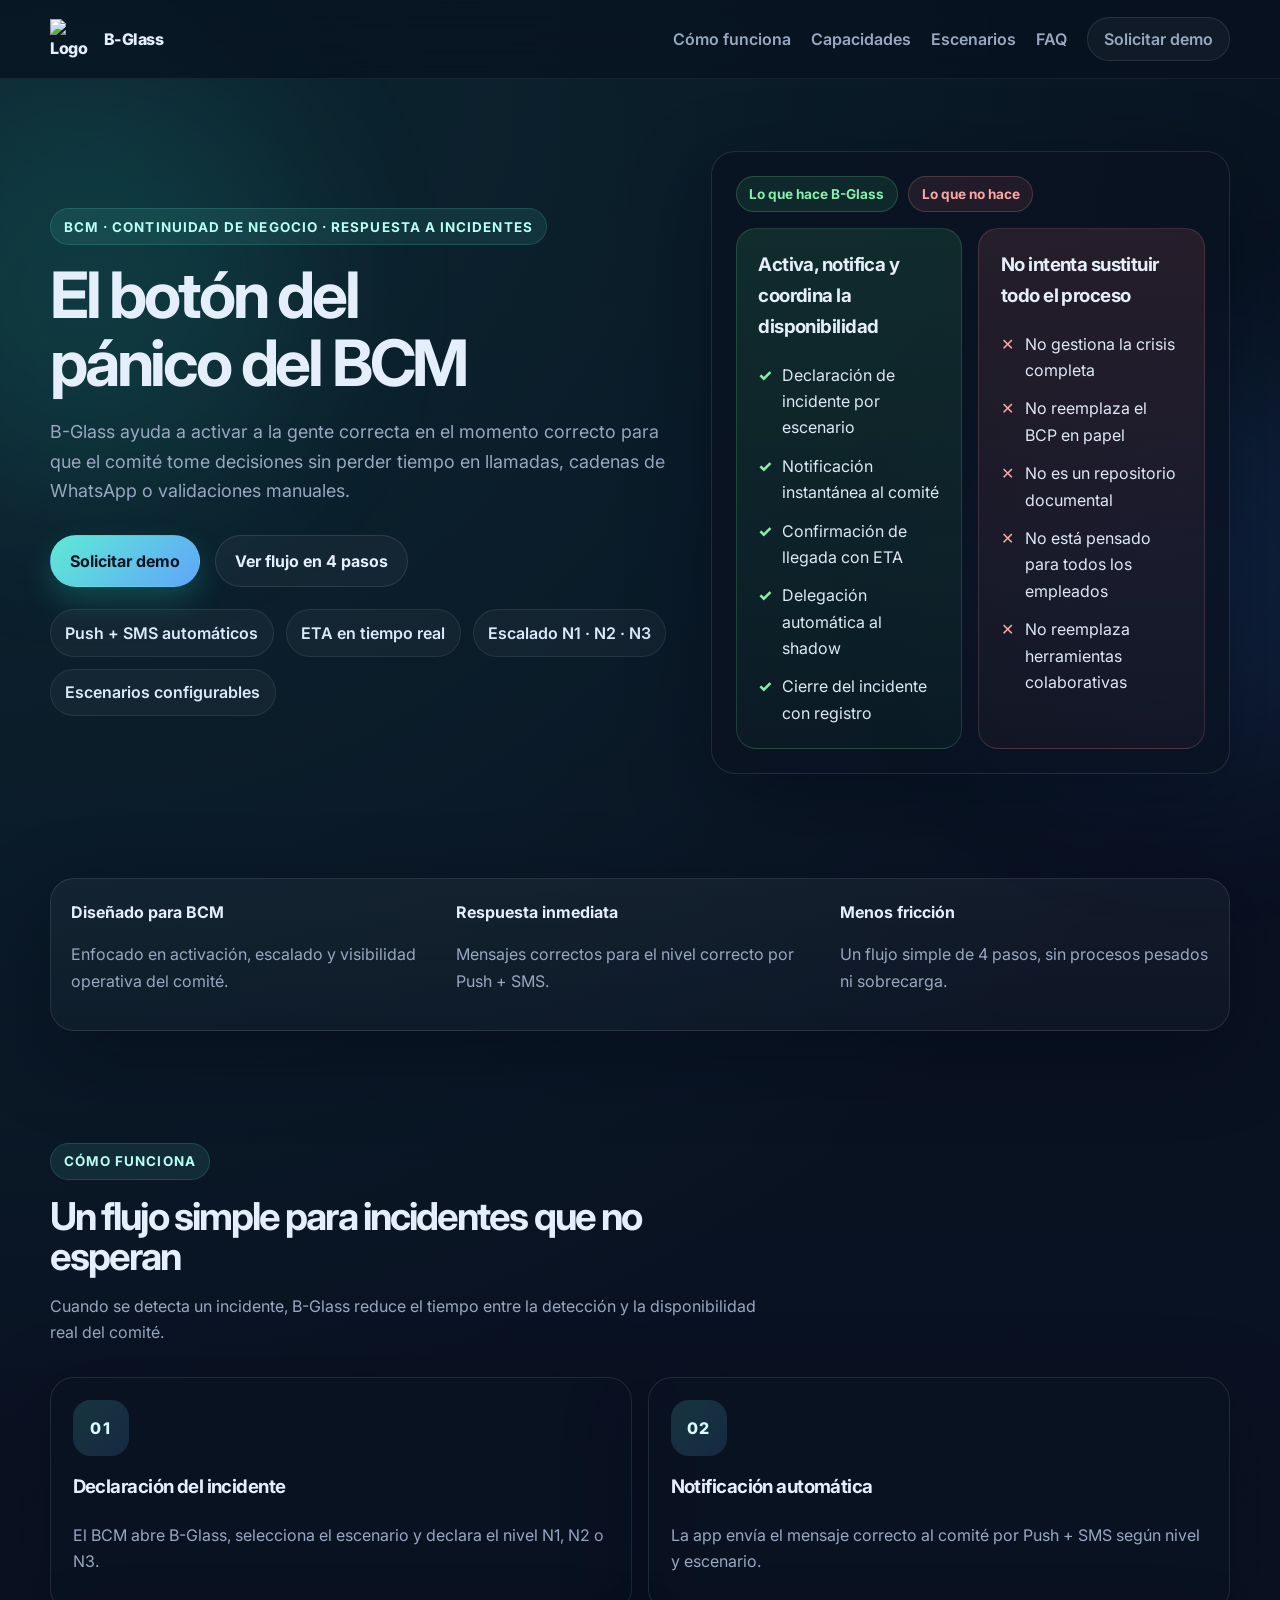
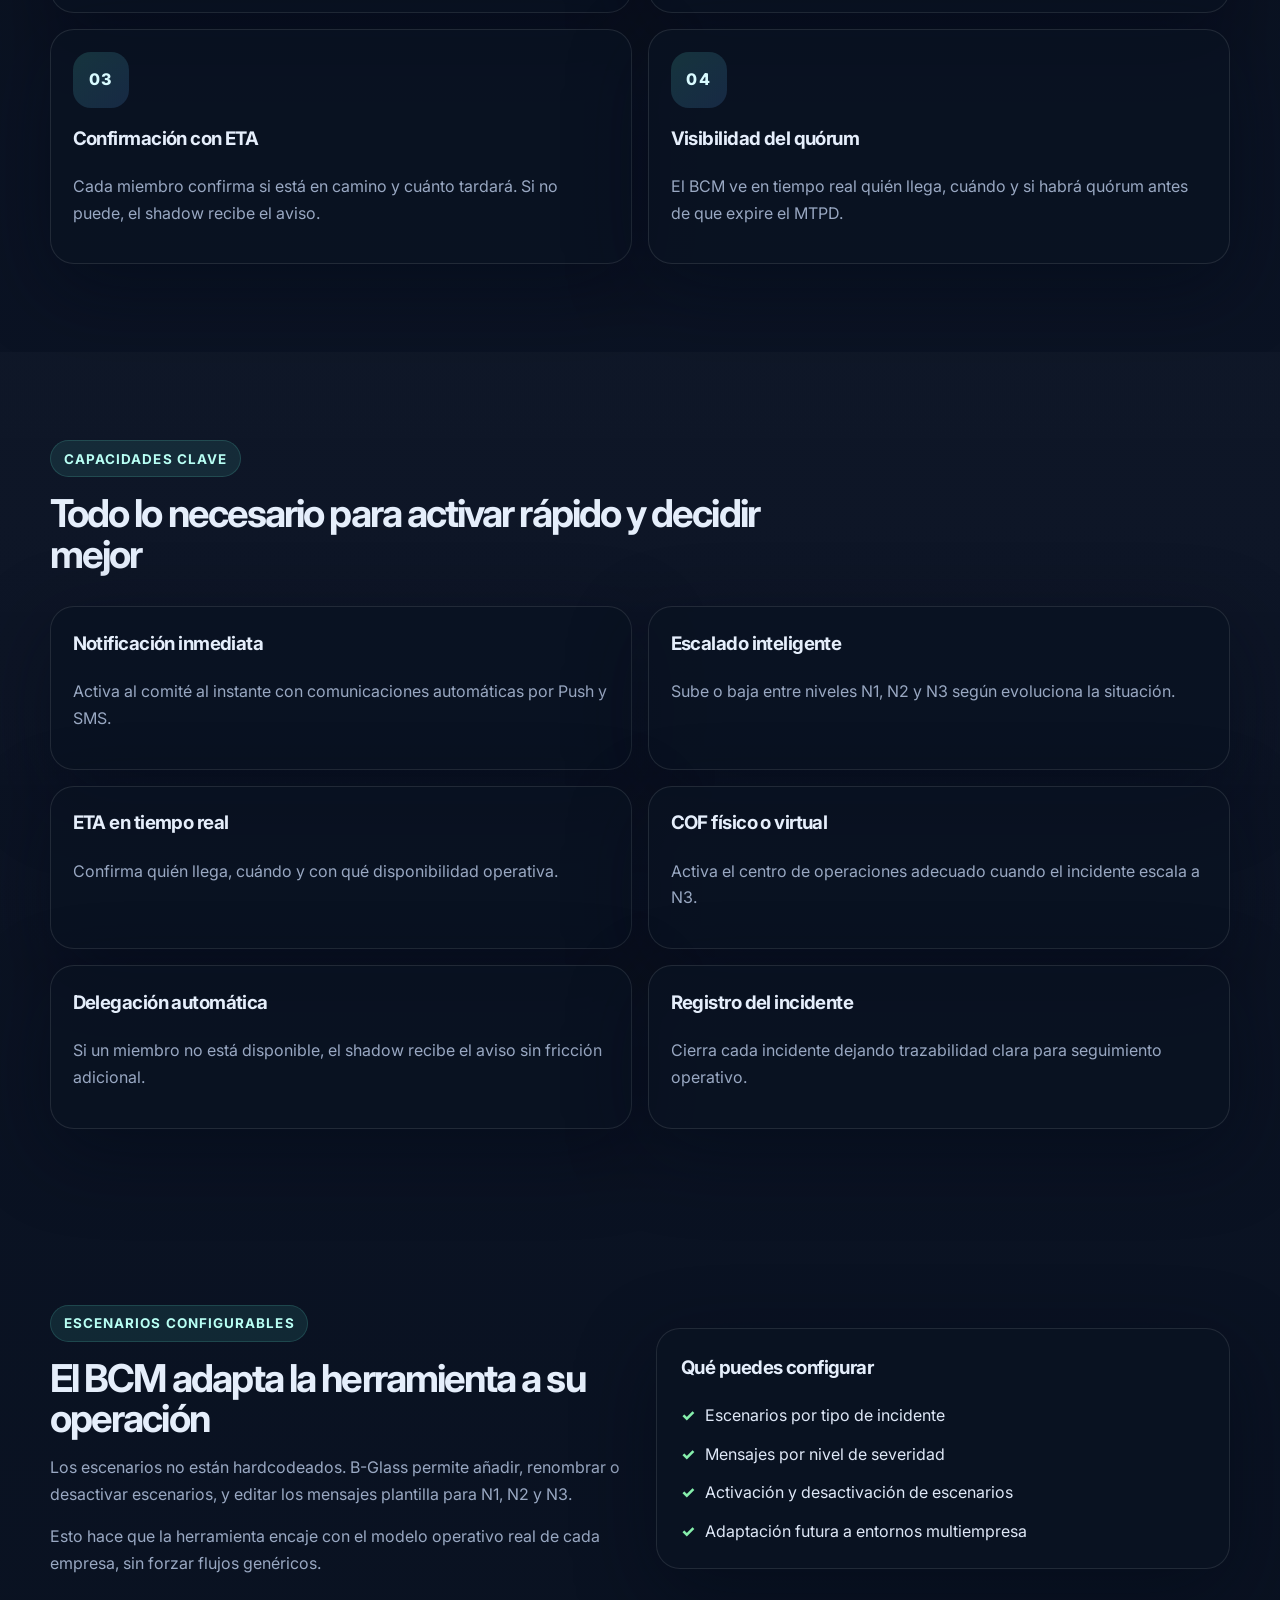
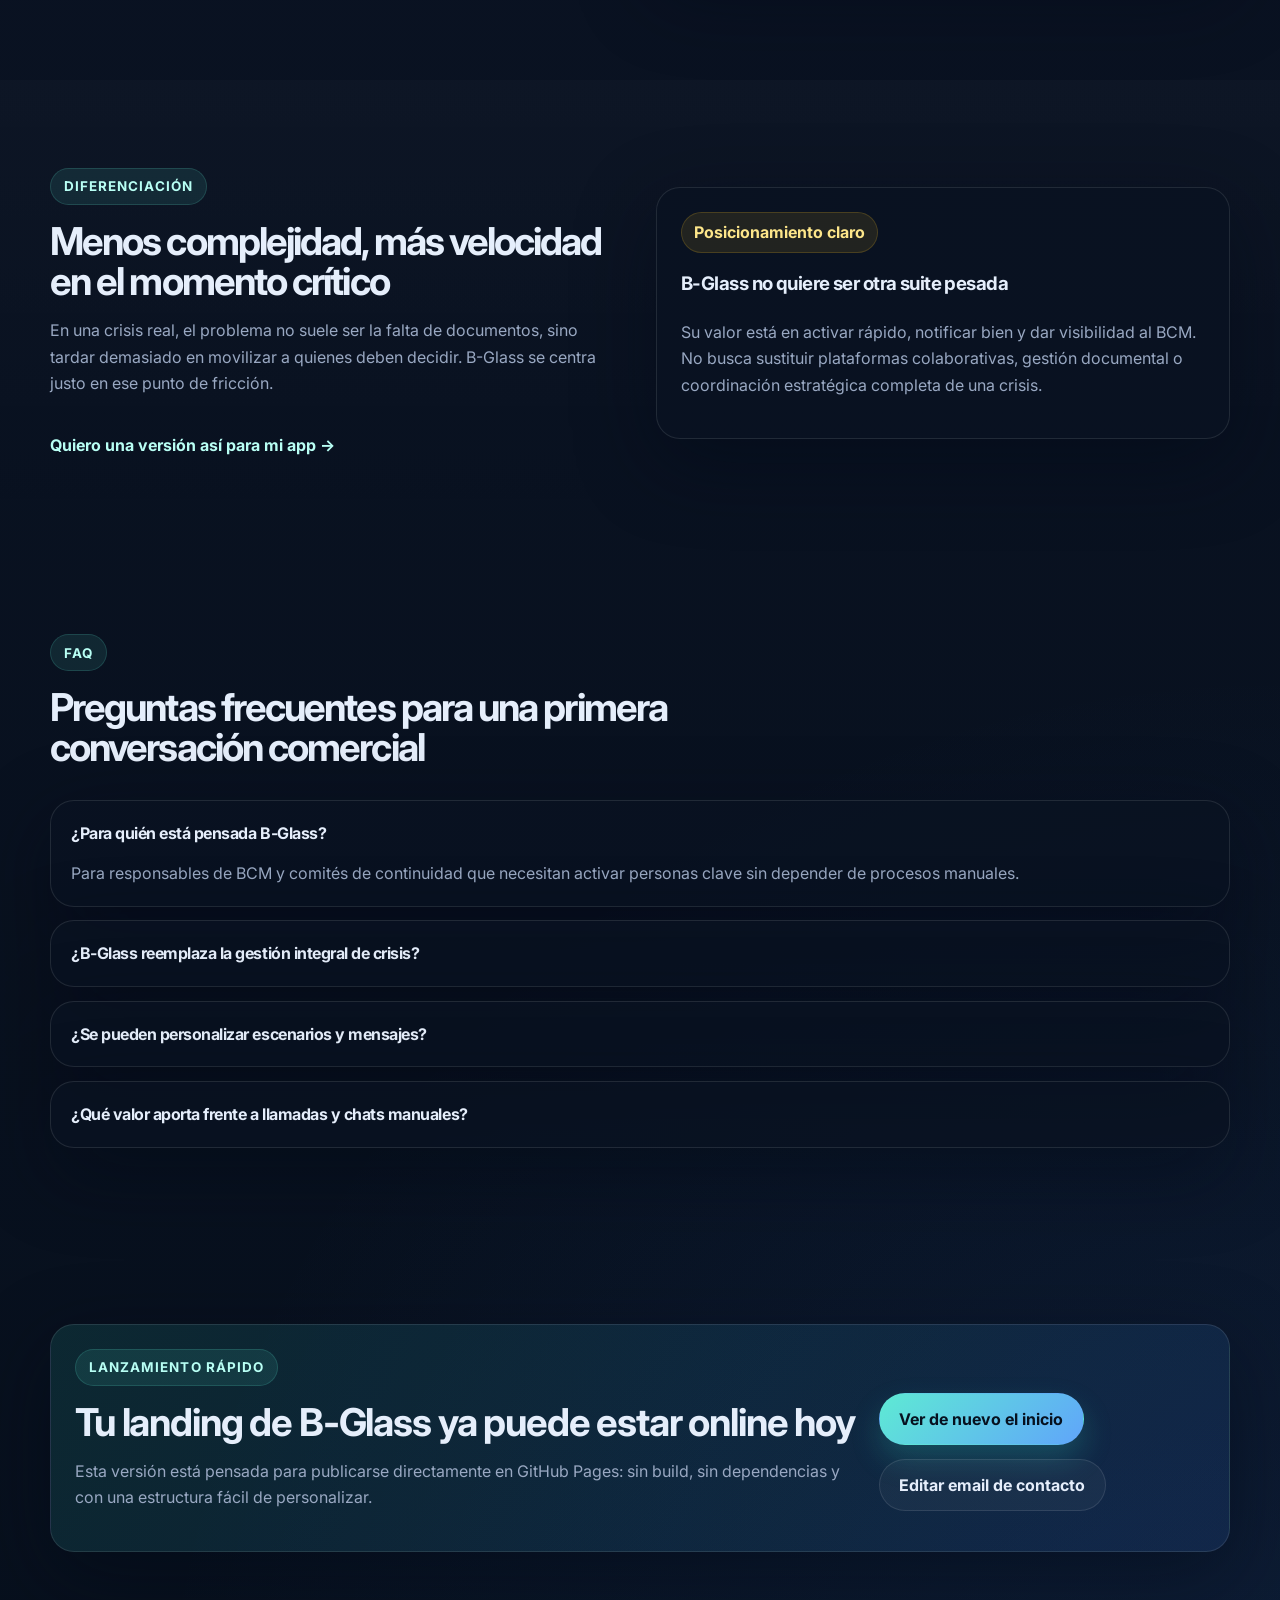
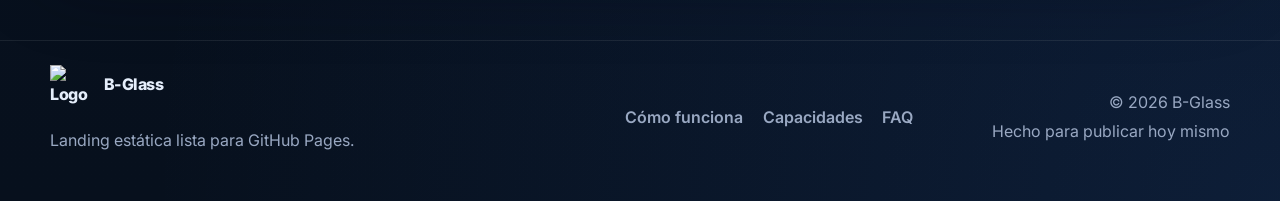
==== index.html @ e38aac65 "Add files via upload" ====
<!DOCTYPE html>
<html lang="es">
  <head>
    <meta charset="UTF-8" />
    <meta name="viewport" content="width=device-width, initial-scale=1.0" />
    <title>B-Glass | El botón del pánico del BCM</title>
    <meta
      name="description"
      content="B-Glass activa al comité correcto al instante con Push + SMS, ETA en tiempo real y escenarios configurables por el BCM."
    />
    <meta name="theme-color" content="#0f172a" />
    <meta property="og:title" content="B-Glass | El botón del pánico del BCM" />
    <meta
      property="og:description"
      content="La gente correcta, notificada a tiempo, para tomar decisiones."
    />
    <meta property="og:type" content="website" />
    <meta property="og:image" content="assets/og-card.svg" />
    <meta property="og:locale" content="es_ES" />
    <link rel="icon" type="image/svg+xml" href="assets/favicon.svg" />
    <link rel="manifest" href="site.webmanifest" />
    <link rel="preconnect" href="https://fonts.googleapis.com" />
    <link rel="preconnect" href="https://fonts.gstatic.com" crossorigin />
    <link
      href="https://fonts.googleapis.com/css2?family=Inter:wght@400;500;600;700;800&display=swap"
      rel="stylesheet"
    />
    <link rel="stylesheet" href="styles.css" />
  </head>
  <body>
    <div class="bg-orb orb-1"></div>
    <div class="bg-orb orb-2"></div>

    <header class="site-header">
      <div class="container nav-wrap">
        <a class="brand" href="#inicio" aria-label="Ir al inicio">
          <img src="assets/logo-bglass.svg" alt="Logo de B-Glass" />
          <span>B-Glass</span>
        </a>

        <button class="nav-toggle" aria-expanded="false" aria-label="Abrir menú">
          <span></span>
          <span></span>
          <span></span>
        </button>

        <nav class="site-nav">
          <a href="#como-funciona">Cómo funciona</a>
          <a href="#capacidades">Capacidades</a>
          <a href="#escenarios">Escenarios</a>
          <a href="#faq">FAQ</a>
          <a class="btn btn-sm btn-outline" href="#demo">Solicitar demo</a>
        </nav>
      </div>
    </header>

    <main>
      <section class="hero section" id="inicio">
        <div class="container hero-grid">
          <div class="hero-copy">
            <span class="eyebrow">BCM · continuidad de negocio · respuesta a incidentes</span>
            <h1>El botón del pánico del BCM</h1>
            <p class="hero-text">
              B-Glass ayuda a activar a la gente correcta en el momento correcto para que el comité tome decisiones sin perder tiempo en llamadas, cadenas de WhatsApp o validaciones manuales.
            </p>

            <div class="hero-actions">
              <a class="btn btn-primary" href="#demo">Solicitar demo</a>
              <a class="btn btn-secondary" href="#como-funciona">Ver flujo en 4 pasos</a>
            </div>

            <ul class="hero-bullets" aria-label="Beneficios clave">
              <li>Push + SMS automáticos</li>
              <li>ETA en tiempo real</li>
              <li>Escalado N1 · N2 · N3</li>
              <li>Escenarios configurables</li>
            </ul>
          </div>

          <div class="hero-card surface">
            <div class="surface-header">
              <span class="pill pill-green">Lo que hace B-Glass</span>
              <span class="pill pill-red">Lo que no hace</span>
            </div>

            <div class="comparison-grid">
              <article class="comparison comparison-positive">
                <h3>Activa, notifica y coordina la disponibilidad</h3>
                <ul>
                  <li>Declaración de incidente por escenario</li>
                  <li>Notificación instantánea al comité</li>
                  <li>Confirmación de llegada con ETA</li>
                  <li>Delegación automática al shadow</li>
                  <li>Cierre del incidente con registro</li>
                </ul>
              </article>

              <article class="comparison comparison-negative">
                <h3>No intenta sustituir todo el proceso</h3>
                <ul>
                  <li>No gestiona la crisis completa</li>
                  <li>No reemplaza el BCP en papel</li>
                  <li>No es un repositorio documental</li>
                  <li>No está pensado para todos los empleados</li>
                  <li>No reemplaza herramientas colaborativas</li>
                </ul>
              </article>
            </div>
          </div>
        </div>
      </section>

      <section class="section section-compact" id="proof">
        <div class="container">
          <div class="trust-row surface soft">
            <div>
              <strong>Diseñado para BCM</strong>
              <p>Enfocado en activación, escalado y visibilidad operativa del comité.</p>
            </div>
            <div>
              <strong>Respuesta inmediata</strong>
              <p>Mensajes correctos para el nivel correcto por Push + SMS.</p>
            </div>
            <div>
              <strong>Menos fricción</strong>
              <p>Un flujo simple de 4 pasos, sin procesos pesados ni sobrecarga.</p>
            </div>
          </div>
        </div>
      </section>

      <section class="section" id="como-funciona">
        <div class="container">
          <div class="section-head">
            <span class="eyebrow">Cómo funciona</span>
            <h2>Un flujo simple para incidentes que no esperan</h2>
            <p>
              Cuando se detecta un incidente, B-Glass reduce el tiempo entre la detección y la disponibilidad real del comité.
            </p>
          </div>

          <div class="steps-grid">
            <article class="step-card surface">
              <span class="step-number">01</span>
              <h3>Declaración del incidente</h3>
              <p>El BCM abre B-Glass, selecciona el escenario y declara el nivel N1, N2 o N3.</p>
            </article>

            <article class="step-card surface">
              <span class="step-number">02</span>
              <h3>Notificación automática</h3>
              <p>La app envía el mensaje correcto al comité por Push + SMS según nivel y escenario.</p>
            </article>

            <article class="step-card surface">
              <span class="step-number">03</span>
              <h3>Confirmación con ETA</h3>
              <p>Cada miembro confirma si está en camino y cuánto tardará. Si no puede, el shadow recibe el aviso.</p>
            </article>

            <article class="step-card surface">
              <span class="step-number">04</span>
              <h3>Visibilidad del quórum</h3>
              <p>El BCM ve en tiempo real quién llega, cuándo y si habrá quórum antes de que expire el MTPD.</p>
            </article>
          </div>
        </div>
      </section>

      <section class="section alt-bg" id="capacidades">
        <div class="container">
          <div class="section-head">
            <span class="eyebrow">Capacidades clave</span>
            <h2>Todo lo necesario para activar rápido y decidir mejor</h2>
          </div>

          <div class="features-grid">
            <article class="feature-card surface">
              <h3>Notificación inmediata</h3>
              <p>Activa al comité al instante con comunicaciones automáticas por Push y SMS.</p>
            </article>
            <article class="feature-card surface">
              <h3>Escalado inteligente</h3>
              <p>Sube o baja entre niveles N1, N2 y N3 según evoluciona la situación.</p>
            </article>
            <article class="feature-card surface">
              <h3>ETA en tiempo real</h3>
              <p>Confirma quién llega, cuándo y con qué disponibilidad operativa.</p>
            </article>
            <article class="feature-card surface">
              <h3>COF físico o virtual</h3>
              <p>Activa el centro de operaciones adecuado cuando el incidente escala a N3.</p>
            </article>
            <article class="feature-card surface">
              <h3>Delegación automática</h3>
              <p>Si un miembro no está disponible, el shadow recibe el aviso sin fricción adicional.</p>
            </article>
            <article class="feature-card surface">
              <h3>Registro del incidente</h3>
              <p>Cierra cada incidente dejando trazabilidad clara para seguimiento operativo.</p>
            </article>
          </div>
        </div>
      </section>

      <section class="section" id="escenarios">
        <div class="container split-grid">
          <div>
            <span class="eyebrow">Escenarios configurables</span>
            <h2>El BCM adapta la herramienta a su operación</h2>
            <p>
              Los escenarios no están hardcodeados. B-Glass permite añadir, renombrar o desactivar escenarios, y editar los mensajes plantilla para N1, N2 y N3.
            </p>
            <p>
              Esto hace que la herramienta encaje con el modelo operativo real de cada empresa, sin forzar flujos genéricos.
            </p>
          </div>

          <div class="surface checklist-card">
            <h3>Qué puedes configurar</h3>
            <ul class="checklist">
              <li>Escenarios por tipo de incidente</li>
              <li>Mensajes por nivel de severidad</li>
              <li>Activación y desactivación de escenarios</li>
              <li>Adaptación futura a entornos multiempresa</li>
            </ul>
          </div>
        </div>
      </section>

      <section class="section alt-bg" id="diferenciacion">
        <div class="container split-grid reverse">
          <div class="surface statement-card">
            <div class="statement-head">Posicionamiento claro</div>
            <h3>B-Glass no quiere ser otra suite pesada</h3>
            <p>
              Su valor está en activar rápido, notificar bien y dar visibilidad al BCM. No busca sustituir plataformas colaborativas, gestión documental o coordinación estratégica completa de una crisis.
            </p>
          </div>

          <div>
            <span class="eyebrow">Diferenciación</span>
            <h2>Menos complejidad, más velocidad en el momento crítico</h2>
            <p>
              En una crisis real, el problema no suele ser la falta de documentos, sino tardar demasiado en movilizar a quienes deben decidir. B-Glass se centra justo en ese punto de fricción.
            </p>
            <a class="text-link" href="#demo">Quiero una versión así para mi app →</a>
          </div>
        </div>
      </section>

      <section class="section" id="faq">
        <div class="container">
          <div class="section-head">
            <span class="eyebrow">FAQ</span>
            <h2>Preguntas frecuentes para una primera conversación comercial</h2>
          </div>

          <div class="faq-list">
            <details class="surface" open>
              <summary>¿Para quién está pensada B-Glass?</summary>
              <p>Para responsables de BCM y comités de continuidad que necesitan activar personas clave sin depender de procesos manuales.</p>
            </details>
            <details class="surface">
              <summary>¿B-Glass reemplaza la gestión integral de crisis?</summary>
              <p>No. Su foco es la activación, notificación, confirmación de disponibilidad y visibilidad del quórum.</p>
            </details>
            <details class="surface">
              <summary>¿Se pueden personalizar escenarios y mensajes?</summary>
              <p>Sí. El BCM puede editar escenarios y asociar mensajes plantilla según el nivel del incidente.</p>
            </details>
            <details class="surface">
              <summary>¿Qué valor aporta frente a llamadas y chats manuales?</summary>
              <p>Reduce tiempos de respuesta, automatiza avisos y evita perder visibilidad sobre quién llegará y cuándo.</p>
            </details>
          </div>
        </div>
      </section>

      <section class="section" id="demo">
        <div class="container">
          <div class="cta-panel surface">
            <div>
              <span class="eyebrow">Lanzamiento rápido</span>
              <h2>Tu landing de B-Glass ya puede estar online hoy</h2>
              <p>
                Esta versión está pensada para publicarse directamente en GitHub Pages: sin build, sin dependencias y con una estructura fácil de personalizar.
              </p>
            </div>
            <div class="cta-actions">
              <a class="btn btn-primary" href="#inicio">Ver de nuevo el inicio</a>
              <a class="btn btn-secondary" href="mailto:tu-email@empresa.com?subject=Demo%20B-Glass">Editar email de contacto</a>
            </div>
          </div>
        </div>
      </section>
    </main>

    <footer class="site-footer">
      <div class="container footer-wrap">
        <div>
          <a class="brand footer-brand" href="#inicio">
            <img src="assets/logo-bglass.svg" alt="Logo de B-Glass" />
            <span>B-Glass</span>
          </a>
          <p class="footer-copy">
            Landing estática lista para GitHub Pages.
          </p>
        </div>

        <div class="footer-links">
          <a href="#como-funciona">Cómo funciona</a>
          <a href="#capacidades">Capacidades</a>
          <a href="#faq">FAQ</a>
        </div>

        <div class="footer-meta">
          <span id="year"></span>
          <span>Hecho para publicar hoy mismo</span>
        </div>
      </div>
    </footer>

    <script src="script.js"></script>
  </body>
</html>
---- styles.css ----
:root {
  --bg: #07111f;
  --bg-soft: #0b1628;
  --surface: rgba(10, 19, 34, 0.78);
  --surface-strong: rgba(9, 17, 30, 0.95);
  --surface-soft: rgba(255, 255, 255, 0.04);
  --border: rgba(255, 255, 255, 0.1);
  --text: #e5eefb;
  --muted: #99a8c2;
  --primary: #5eead4;
  --primary-strong: #2dd4bf;
  --green-soft: rgba(74, 222, 128, 0.1);
  --red-soft: rgba(248, 113, 113, 0.1);
  --red: #f87171;
  --yellow: #fbbf24;
  --shadow: 0 24px 80px rgba(2, 8, 23, 0.45);
  --radius: 24px;
  --radius-sm: 16px;
  --max: 1180px;
}

* {
  box-sizing: border-box;
}

html {
  scroll-behavior: smooth;
}

body {
  margin: 0;
  font-family: "Inter", system-ui, -apple-system, BlinkMacSystemFont, "Segoe UI", sans-serif;
  background:
    radial-gradient(circle at top left, rgba(45, 212, 191, 0.12), transparent 28%),
    radial-gradient(circle at bottom right, rgba(59, 130, 246, 0.12), transparent 22%),
    linear-gradient(180deg, #08111f 0%, #0b1324 44%, #07101d 100%);
  color: var(--text);
  line-height: 1.65;
}

a {
  color: inherit;
  text-decoration: none;
}

img {
  display: block;
  max-width: 100%;
}

.container {
  width: min(calc(100% - 2rem), var(--max));
  margin: 0 auto;
}

.section {
  padding: 5.5rem 0;
  position: relative;
  z-index: 1;
}

.section-compact {
  padding-top: 1rem;
  padding-bottom: 1.5rem;
}

.alt-bg {
  background: linear-gradient(180deg, rgba(255, 255, 255, 0.02), rgba(255, 255, 255, 0));
}

.site-header {
  position: sticky;
  top: 0;
  z-index: 30;
  backdrop-filter: blur(18px);
  background: rgba(7, 17, 31, 0.72);
  border-bottom: 1px solid rgba(255, 255, 255, 0.06);
}

.nav-wrap {
  min-height: 78px;
  display: flex;
  align-items: center;
  justify-content: space-between;
  gap: 1rem;
}

.brand {
  display: inline-flex;
  align-items: center;
  gap: 0.85rem;
  font-weight: 800;
  letter-spacing: -0.03em;
}

.brand img {
  width: 40px;
  height: 40px;
}

.site-nav {
  display: flex;
  align-items: center;
  gap: 1.25rem;
}

.site-nav a {
  color: var(--muted);
  font-weight: 600;
  transition: color 0.2s ease;
}

.site-nav a:hover,
.site-nav a:focus-visible {
  color: var(--text);
}

.nav-toggle {
  display: none;
  width: 48px;
  height: 48px;
  padding: 0;
  border: 1px solid var(--border);
  border-radius: 14px;
  background: rgba(255, 255, 255, 0.04);
  cursor: pointer;
}

.nav-toggle span {
  display: block;
  width: 20px;
  height: 2px;
  border-radius: 999px;
  background: var(--text);
  margin: 4px auto;
}

.hero {
  padding-top: 4.5rem;
}

.hero-grid {
  display: grid;
  grid-template-columns: 1.15fr 0.95fr;
  gap: 2rem;
  align-items: center;
}

.eyebrow {
  display: inline-flex;
  align-items: center;
  gap: 0.4rem;
  margin-bottom: 1rem;
  padding: 0.4rem 0.8rem;
  background: rgba(94, 234, 212, 0.1);
  border: 1px solid rgba(94, 234, 212, 0.16);
  border-radius: 999px;
  color: #b8fff4;
  font-size: 0.84rem;
  font-weight: 700;
  text-transform: uppercase;
  letter-spacing: 0.08em;
}

.hero h1,
.section-head h2,
.split-grid h2,
.cta-panel h2 {
  margin: 0;
  line-height: 1.05;
  letter-spacing: -0.05em;
}

.hero h1 {
  font-size: clamp(3rem, 5vw, 5.5rem);
  max-width: 11ch;
}

.hero-text,
.section-head p,
.split-grid p,
.cta-panel p,
.feature-card p,
.step-card p,
.comparison p,
.faq-list p,
.trust-row p,
.statement-card p {
  color: var(--muted);
}

.hero-text {
  margin: 1.35rem 0 0;
  font-size: 1.12rem;
  max-width: 60ch;
}

.hero-actions,
.cta-actions {
  display: flex;
  flex-wrap: wrap;
  gap: 0.9rem;
  margin-top: 1.8rem;
}

.btn {
  display: inline-flex;
  align-items: center;
  justify-content: center;
  min-height: 52px;
  padding: 0 1.2rem;
  border-radius: 999px;
  border: 1px solid transparent;
  font-weight: 700;
  transition: transform 0.2s ease, box-shadow 0.2s ease, border-color 0.2s ease, background 0.2s ease;
}

.btn:hover,
.btn:focus-visible {
  transform: translateY(-2px);
}

.btn-primary {
  background: linear-gradient(135deg, var(--primary) 0%, #60a5fa 100%);
  color: #06111f;
  box-shadow: 0 14px 30px rgba(45, 212, 191, 0.22);
}

.btn-secondary,
.btn-outline {
  background: rgba(255, 255, 255, 0.04);
  border-color: var(--border);
  color: var(--text);
}

.btn-sm {
  min-height: 44px;
  padding-inline: 1rem;
}

.hero-bullets,
.checklist,
.comparison ul,
.footer-links,
.faq-list,
.features-grid,
.steps-grid {
  list-style: none;
  padding: 0;
  margin: 0;
}

.hero-bullets {
  display: flex;
  flex-wrap: wrap;
  gap: 0.75rem;
  margin-top: 1.4rem;
}

.hero-bullets li {
  padding: 0.6rem 0.9rem;
  border: 1px solid rgba(255, 255, 255, 0.08);
  border-radius: 999px;
  background: rgba(255, 255, 255, 0.04);
  color: #dce9fb;
  font-weight: 600;
}

.surface {
  background: var(--surface);
  border: 1px solid var(--border);
  border-radius: var(--radius);
  box-shadow: var(--shadow);
}

.soft {
  background: linear-gradient(180deg, rgba(255, 255, 255, 0.04), rgba(255, 255, 255, 0.02));
}

.hero-card,
.cta-panel,
.statement-card,
.checklist-card {
  padding: 1.5rem;
}

.surface-header {
  display: flex;
  flex-wrap: wrap;
  gap: 0.6rem;
  margin-bottom: 1rem;
}

.pill {
  display: inline-flex;
  align-items: center;
  min-height: 34px;
  padding: 0.35rem 0.8rem;
  border-radius: 999px;
  font-size: 0.85rem;
  font-weight: 700;
}

.pill-green {
  background: var(--green-soft);
  color: #86efac;
  border: 1px solid rgba(134, 239, 172, 0.2);
}

.pill-red {
  background: var(--red-soft);
  color: #fca5a5;
  border: 1px solid rgba(252, 165, 165, 0.2);
}

.comparison-grid {
  display: grid;
  grid-template-columns: repeat(2, minmax(0, 1fr));
  gap: 1rem;
}

.comparison {
  min-height: 100%;
  padding: 1.35rem;
  border-radius: 20px;
}

.comparison-positive {
  background: linear-gradient(180deg, rgba(74, 222, 128, 0.12), rgba(74, 222, 128, 0.04));
  border: 1px solid rgba(134, 239, 172, 0.16);
}

.comparison-negative {
  background: linear-gradient(180deg, rgba(248, 113, 113, 0.12), rgba(248, 113, 113, 0.04));
  border: 1px solid rgba(252, 165, 165, 0.16);
}

.comparison h3,
.feature-card h3,
.step-card h3,
.statement-card h3,
.checklist-card h3,
.cta-panel h2,
.faq-list summary {
  margin-top: 0;
  letter-spacing: -0.03em;
}

.comparison ul li,
.checklist li {
  position: relative;
  padding-left: 1.5rem;
  margin-top: 0.75rem;
  color: #dfe8f7;
}

.comparison-positive ul li::before,
.checklist li::before {
  content: "✓";
  position: absolute;
  left: 0;
  color: #86efac;
  font-weight: 800;
}

.comparison-negative ul li::before {
  content: "✕";
  position: absolute;
  left: 0;
  color: #fca5a5;
  font-weight: 800;
}

.trust-row {
  display: grid;
  grid-template-columns: repeat(3, minmax(0, 1fr));
  gap: 1rem;
  padding: 1.25rem;
}

.trust-row strong {
  display: block;
  font-size: 1rem;
  margin-bottom: 0.35rem;
}

.section-head {
  max-width: 720px;
  margin-bottom: 2rem;
}

.section-head h2,
.split-grid h2,
.cta-panel h2 {
  font-size: clamp(2rem, 3vw, 3.35rem);
}

.steps-grid,
.features-grid {
  display: grid;
  grid-template-columns: repeat(2, minmax(0, 1fr));
  gap: 1rem;
}

.step-card,
.feature-card {
  padding: 1.35rem;
}

.step-number {
  display: inline-flex;
  align-items: center;
  justify-content: center;
  width: 56px;
  height: 56px;
  border-radius: 18px;
  background: linear-gradient(135deg, rgba(94, 234, 212, 0.16), rgba(96, 165, 250, 0.16));
  color: #d9fbff;
  font-weight: 800;
  letter-spacing: 0.08em;
  margin-bottom: 1rem;
}

.split-grid {
  display: grid;
  grid-template-columns: repeat(2, minmax(0, 1fr));
  gap: 2rem;
  align-items: center;
}

.reverse {
  direction: rtl;
}

.reverse > * {
  direction: ltr;
}

.statement-head {
  display: inline-flex;
  margin-bottom: 1rem;
  padding: 0.4rem 0.75rem;
  border-radius: 999px;
  background: rgba(251, 191, 36, 0.1);
  border: 1px solid rgba(251, 191, 36, 0.18);
  color: #fde68a;
  font-weight: 700;
}

.text-link {
  display: inline-flex;
  margin-top: 1.2rem;
  color: #b8fff4;
  font-weight: 700;
}

.faq-list {
  display: grid;
  gap: 0.85rem;
}

.faq-list details {
  padding: 1.2rem 1.25rem;
}

.faq-list summary {
  cursor: pointer;
  list-style: none;
  font-weight: 700;
}

.faq-list summary::-webkit-details-marker {
  display: none;
}

.faq-list details p {
  margin: 0.85rem 0 0;
}

.cta-panel {
  display: flex;
  align-items: center;
  justify-content: space-between;
  gap: 1.5rem;
  background: linear-gradient(135deg, rgba(45, 212, 191, 0.12), rgba(59, 130, 246, 0.12));
}

.site-footer {
  border-top: 1px solid rgba(255, 255, 255, 0.08);
  padding: 1.5rem 0 2rem;
}

.footer-wrap {
  display: grid;
  grid-template-columns: 1.2fr 1fr auto;
  gap: 1rem;
  align-items: center;
}

.footer-brand {
  margin-bottom: 0.4rem;
}

.footer-copy,
.footer-meta {
  color: var(--muted);
}

.footer-links {
  display: flex;
  justify-content: center;
  gap: 1.2rem;
  color: var(--muted);
  font-weight: 600;
}

.footer-meta {
  display: flex;
  flex-direction: column;
  align-items: flex-end;
  gap: 0.15rem;
}

.bg-orb {
  position: fixed;
  inset: auto;
  z-index: 0;
  width: 420px;
  height: 420px;
  border-radius: 999px;
  filter: blur(80px);
  pointer-events: none;
}

.orb-1 {
  top: 80px;
  left: -120px;
  background: rgba(45, 212, 191, 0.12);
}

.orb-2 {
  right: -120px;
  bottom: 120px;
  background: rgba(59, 130, 246, 0.12);
}

@media (max-width: 980px) {
  .hero-grid,
  .split-grid,
  .cta-panel,
  .footer-wrap,
  .trust-row,
  .steps-grid,
  .features-grid,
  .comparison-grid {
    grid-template-columns: 1fr;
  }

  .footer-links,
  .footer-meta {
    justify-content: flex-start;
    align-items: flex-start;
  }
}

@media (max-width: 840px) {
  .nav-toggle {
    display: inline-block;
  }

  .site-nav {
    position: absolute;
    top: calc(100% + 0.75rem);
    right: 1rem;
    left: 1rem;
    display: none;
    flex-direction: column;
    align-items: stretch;
    padding: 1rem;
    background: rgba(7, 17, 31, 0.95);
    border: 1px solid var(--border);
    border-radius: 20px;
    box-shadow: var(--shadow);
  }

  .site-nav.is-open {
    display: flex;
  }

  .site-nav .btn {
    width: 100%;
  }

  .hero {
    padding-top: 3rem;
  }

  .section {
    padding: 4rem 0;
  }
}

@media (max-width: 560px) {
  .container {
    width: min(calc(100% - 1.2rem), var(--max));
  }

  .hero h1 {
    font-size: 2.75rem;
  }

  .btn,
  .btn-sm {
    width: 100%;
  }

  .hero-actions,
  .cta-actions {
    flex-direction: column;
  }

  .hero-card,
  .step-card,
  .feature-card,
  .statement-card,
  .checklist-card,
  .cta-panel,
  .faq-list details {
    padding: 1.1rem;
  }
}
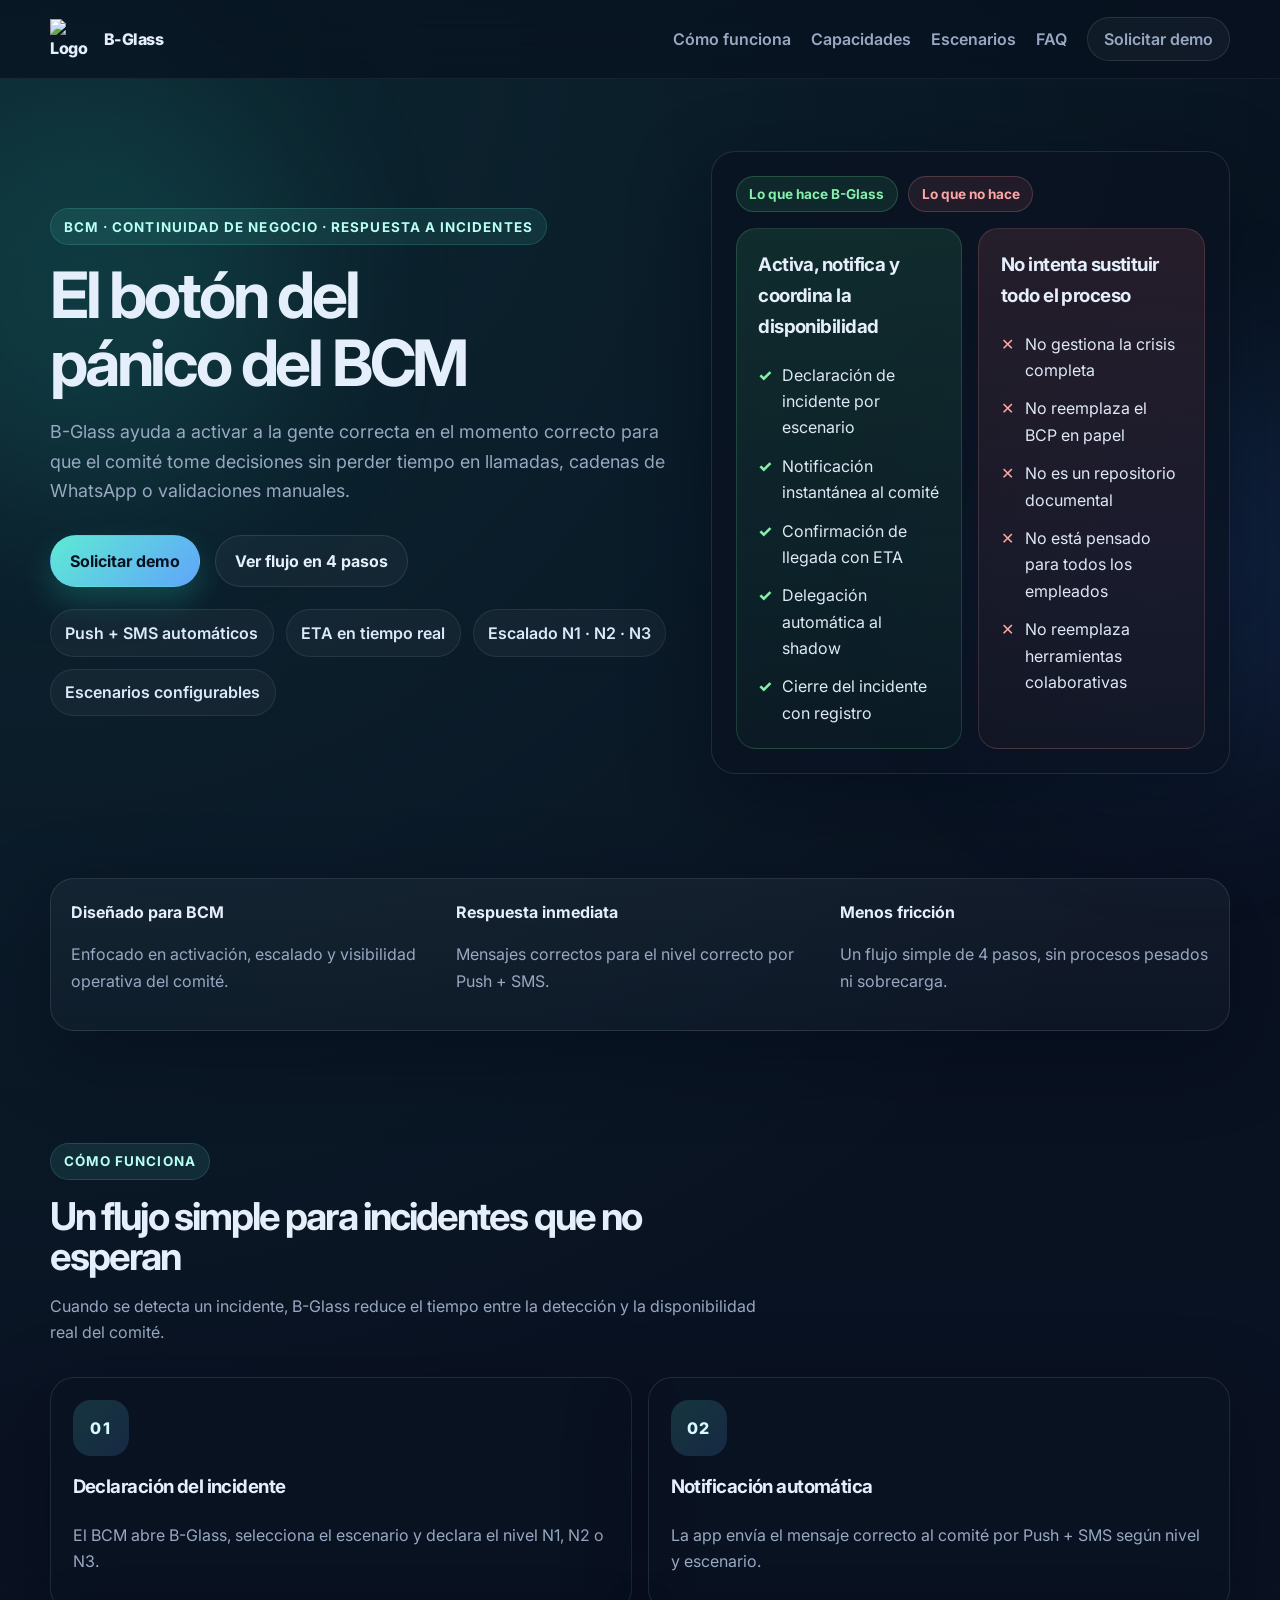
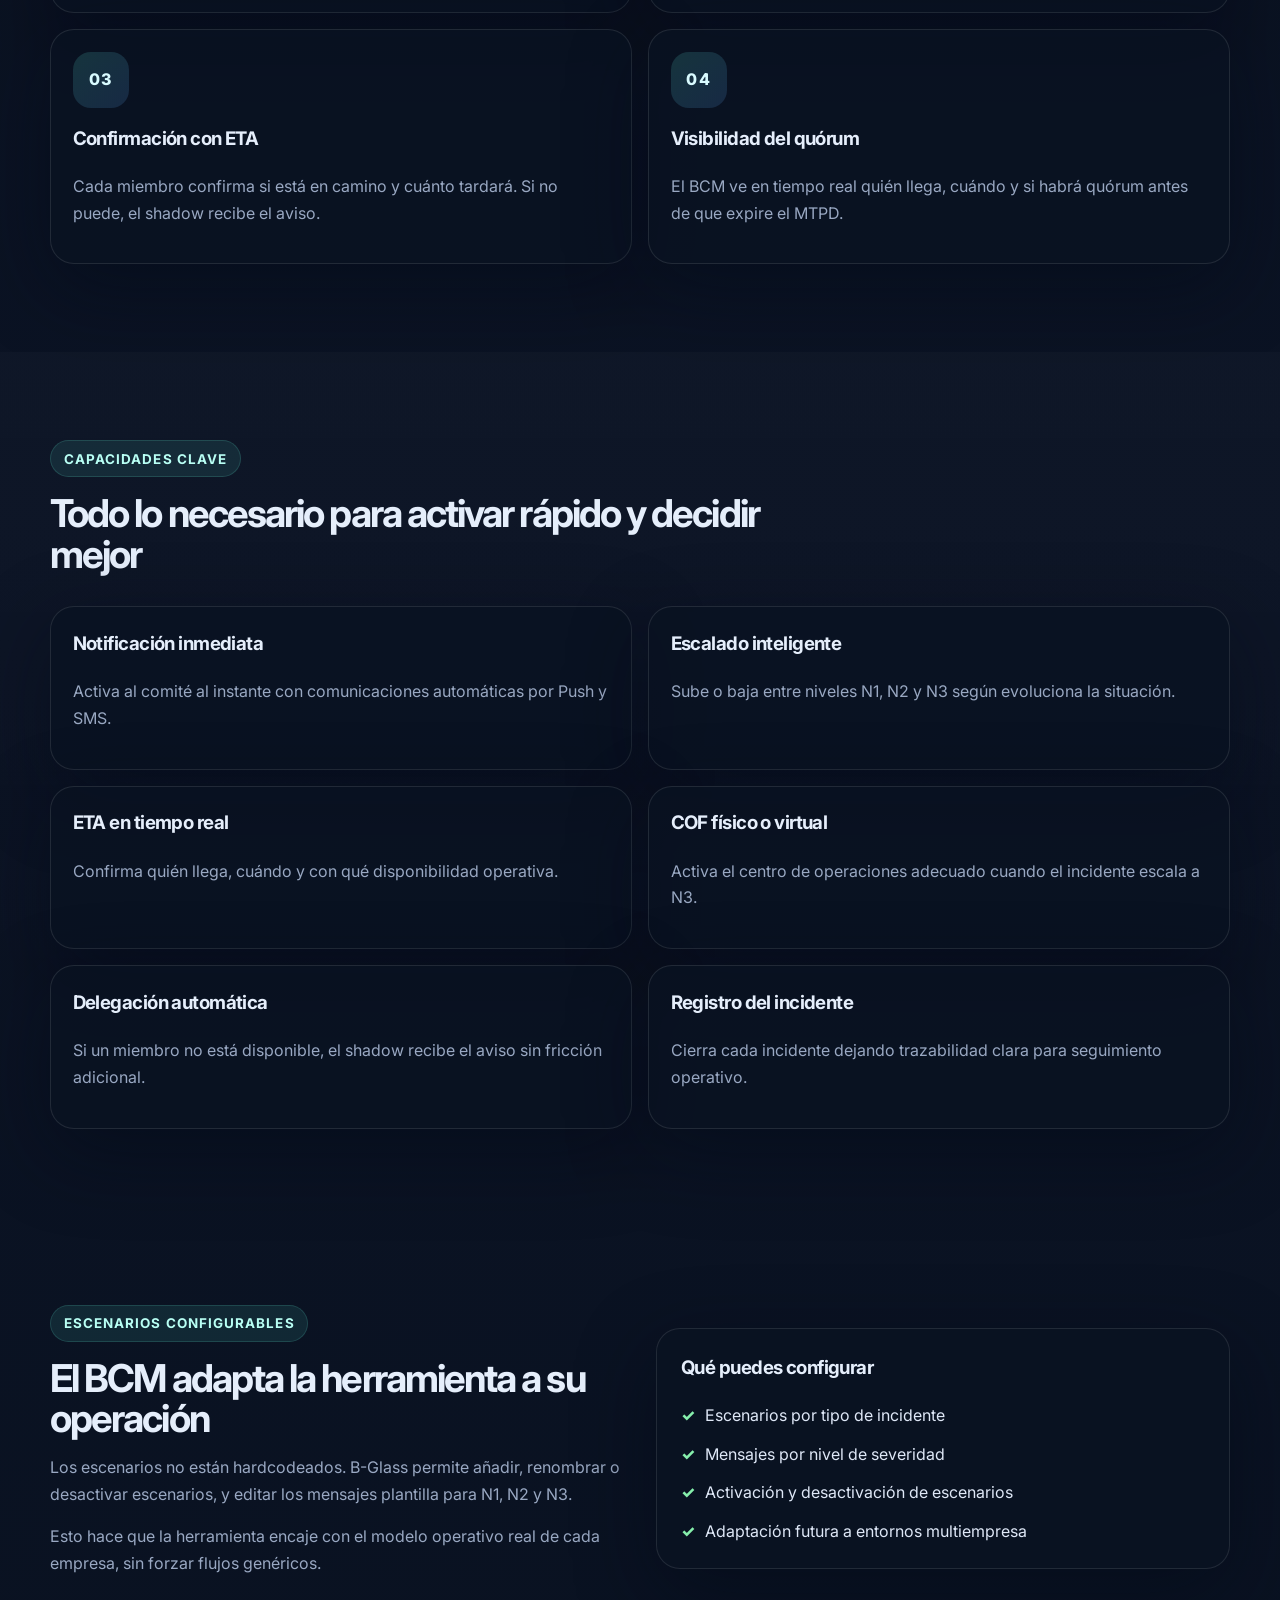
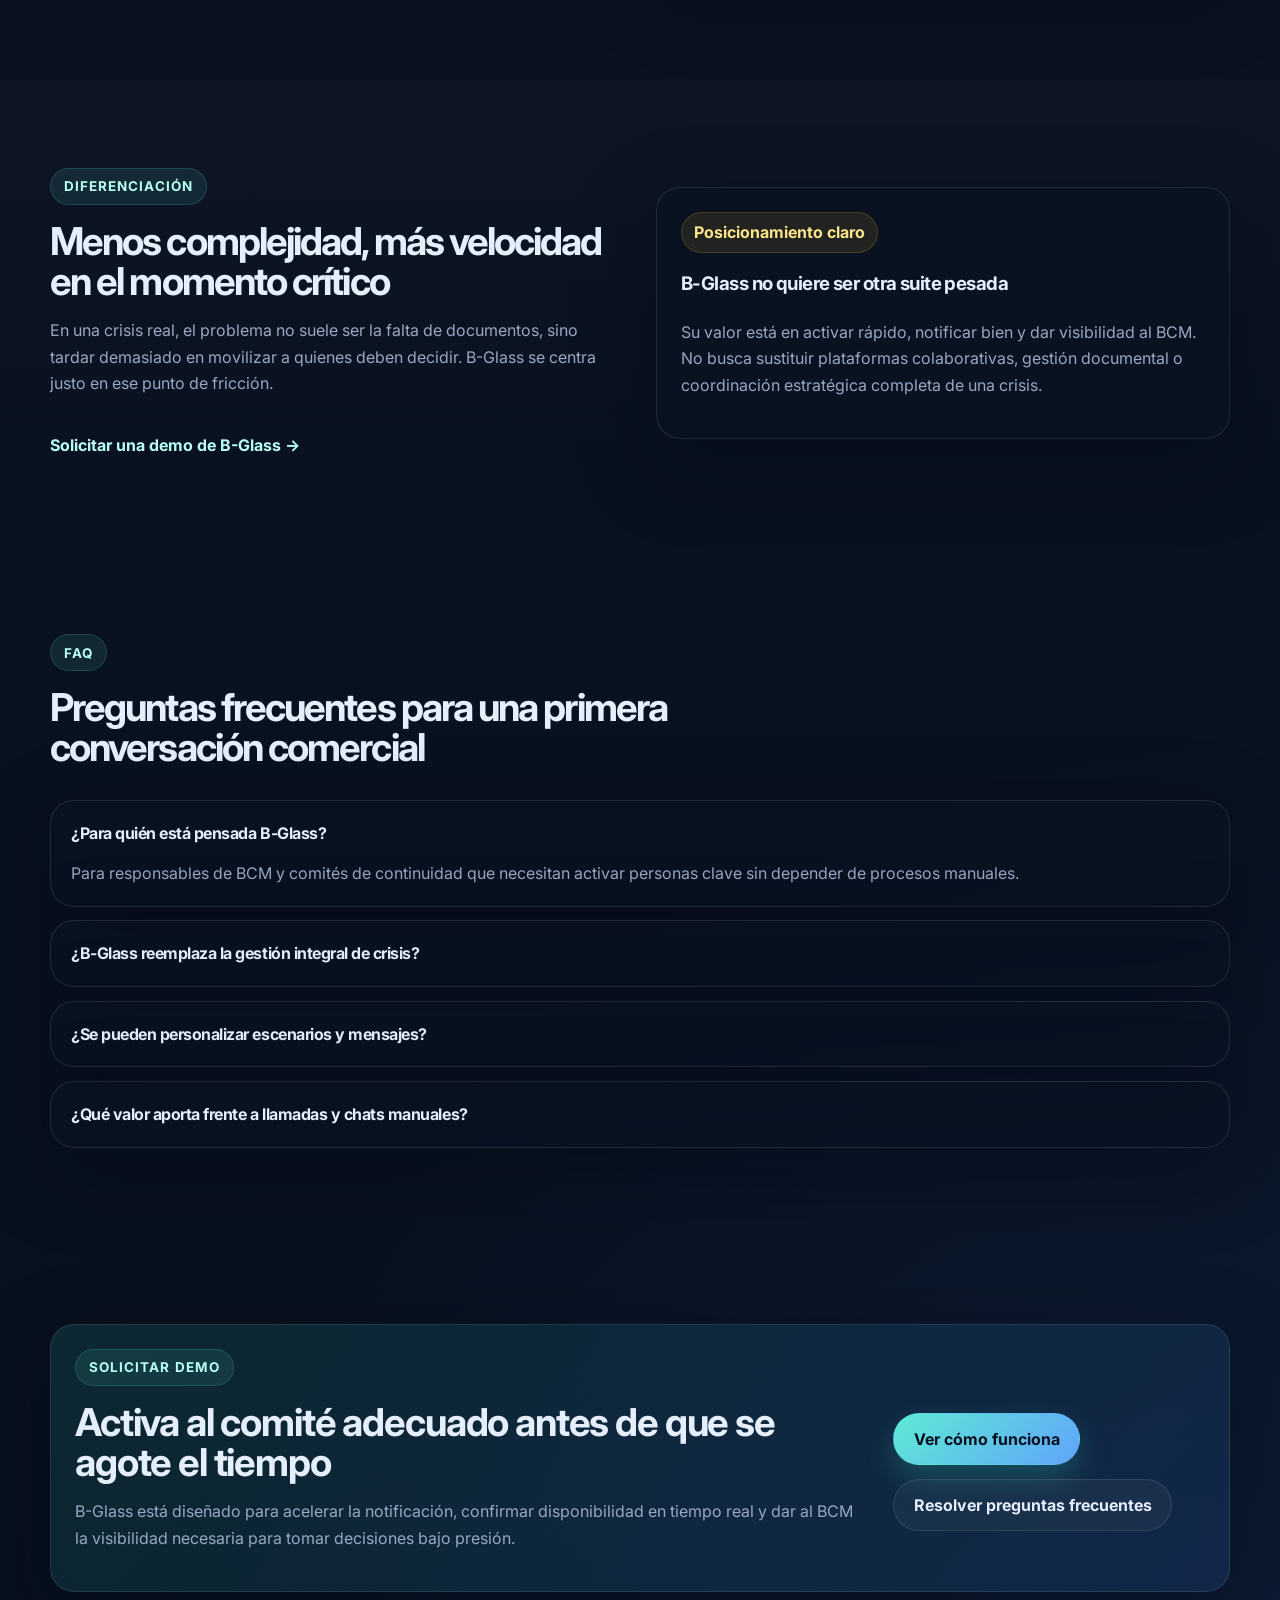
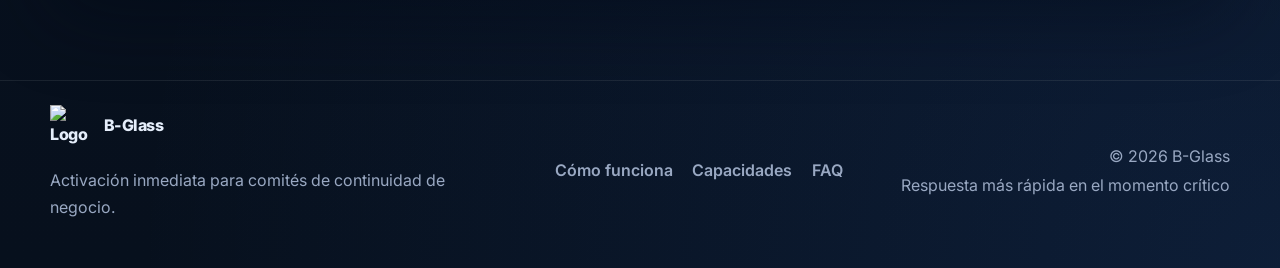
==== commit 94f8f02a: "Update index.html" ====
--- a/index.html
+++ b/index.html
@@ -49,7 +49,7 @@
           <a href="#capacidades">Capacidades</a>
           <a href="#escenarios">Escenarios</a>
           <a href="#faq">FAQ</a>
-          <a class="btn btn-sm btn-outline" href="#demo">Solicitar demo</a>
+          <a class="btn btn-sm btn-outline" href="#contacto">Solicitar demo</a>
         </nav>
       </div>
     </header>
@@ -65,7 +65,7 @@
             </p>
 
             <div class="hero-actions">
-              <a class="btn btn-primary" href="#demo">Solicitar demo</a>
+              <a class="btn btn-primary" href="#contacto">Solicitar demo</a>
               <a class="btn btn-secondary" href="#como-funciona">Ver flujo en 4 pasos</a>
             </div>
 
@@ -244,7 +244,7 @@
             <p>
               En una crisis real, el problema no suele ser la falta de documentos, sino tardar demasiado en movilizar a quienes deben decidir. B-Glass se centra justo en ese punto de fricción.
             </p>
-            <a class="text-link" href="#demo">Quiero una versión así para mi app →</a>
+            <a class="text-link" href="#contacto">Solicitar una demo de B-Glass →</a>
           </div>
         </div>
       </section>
@@ -277,19 +277,19 @@
         </div>
       </section>
 
-      <section class="section" id="demo">
+      <section class="section" id="contacto">
         <div class="container">
           <div class="cta-panel surface">
             <div>
-              <span class="eyebrow">Lanzamiento rápido</span>
-              <h2>Tu landing de B-Glass ya puede estar online hoy</h2>
+              <span class="eyebrow">Solicitar demo</span>
+              <h2>Activa al comité adecuado antes de que se agote el tiempo</h2>
               <p>
-                Esta versión está pensada para publicarse directamente en GitHub Pages: sin build, sin dependencias y con una estructura fácil de personalizar.
+                B-Glass está diseñado para acelerar la notificación, confirmar disponibilidad en tiempo real y dar al BCM la visibilidad necesaria para tomar decisiones bajo presión.
               </p>
             </div>
             <div class="cta-actions">
-              <a class="btn btn-primary" href="#inicio">Ver de nuevo el inicio</a>
-              <a class="btn btn-secondary" href="mailto:tu-email@empresa.com?subject=Demo%20B-Glass">Editar email de contacto</a>
+              <a class="btn btn-primary" href="#como-funciona">Ver cómo funciona</a>
+              <a class="btn btn-secondary" href="#faq">Resolver preguntas frecuentes</a>
             </div>
           </div>
         </div>
@@ -304,7 +304,7 @@
             <span>B-Glass</span>
           </a>
           <p class="footer-copy">
-            Landing estática lista para GitHub Pages.
+            Activación inmediata para comités de continuidad de negocio.
           </p>
         </div>
 
@@ -316,11 +316,11 @@
 
         <div class="footer-meta">
           <span id="year"></span>
-          <span>Hecho para publicar hoy mismo</span>
+          <span>Respuesta más rápida en el momento crítico</span>
         </div>
       </div>
     </footer>
 
     <script src="script.js"></script>
   </body>
-</html>+</html>
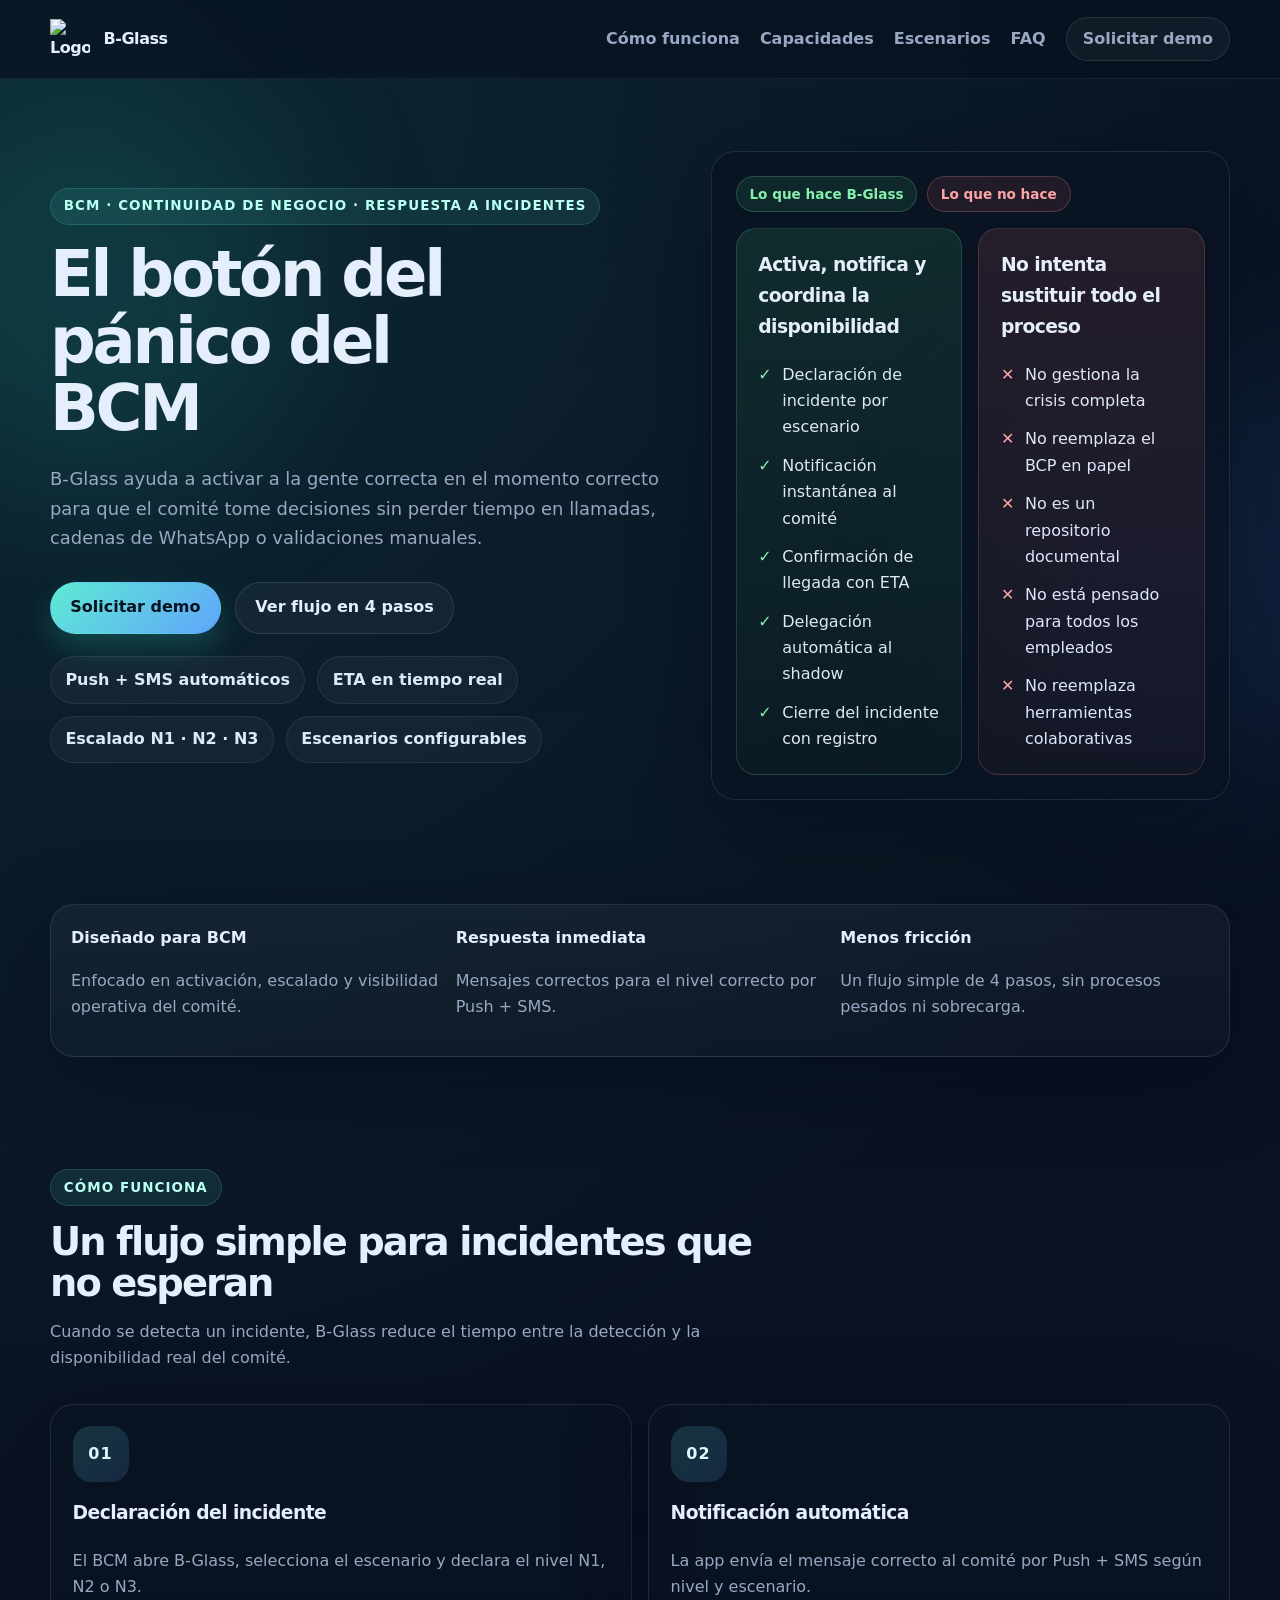
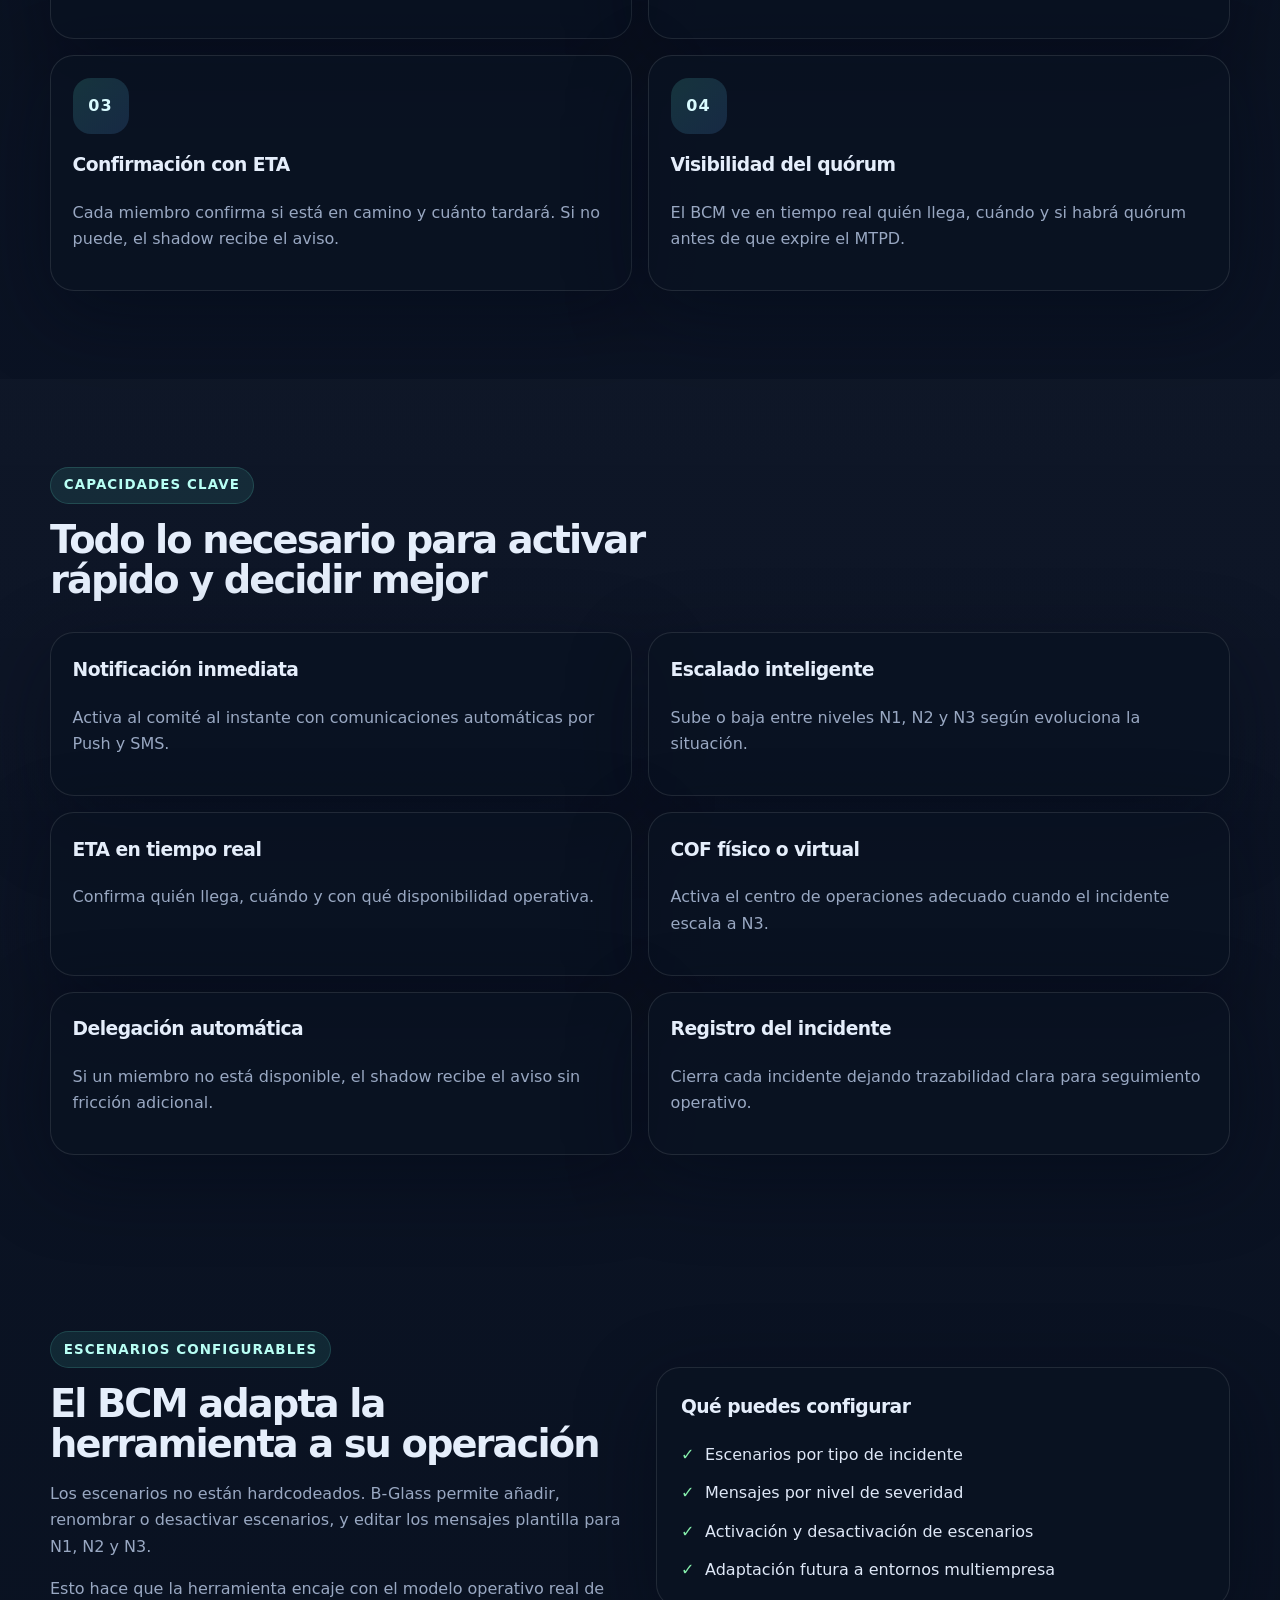
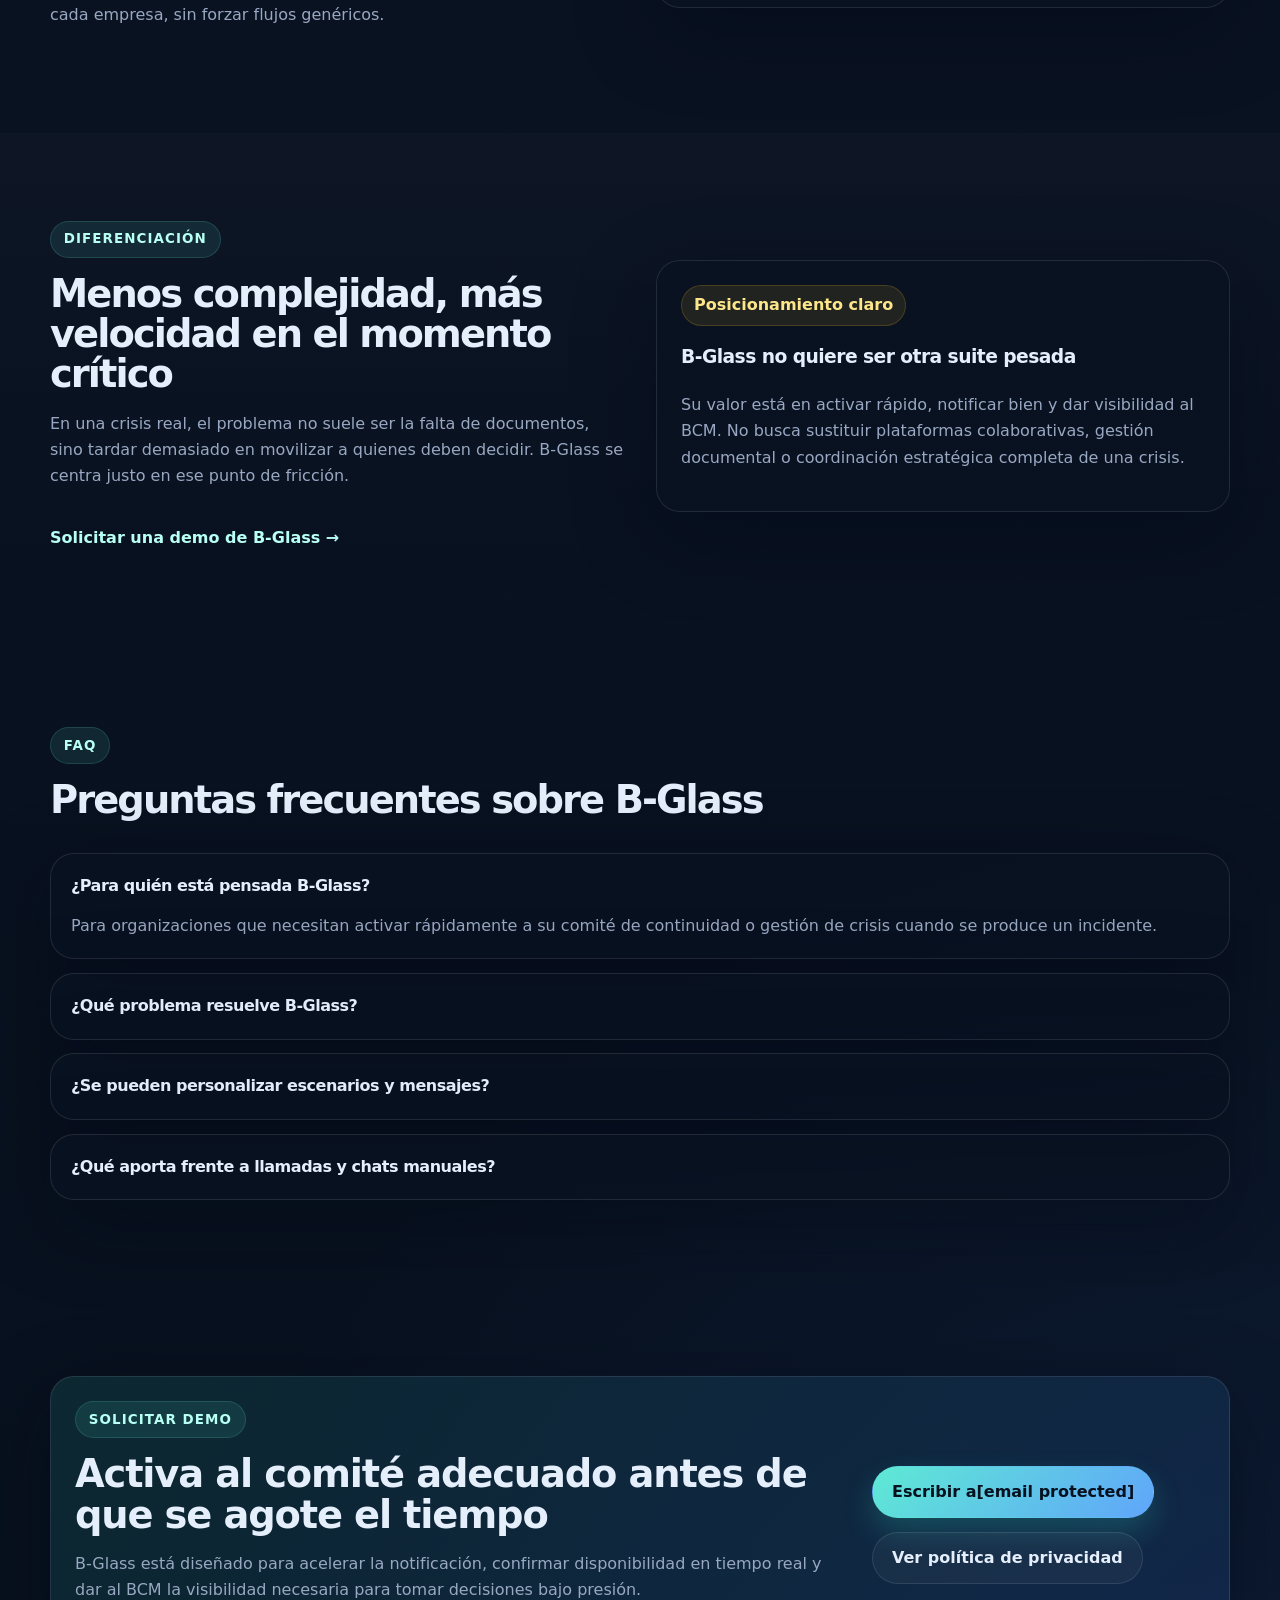
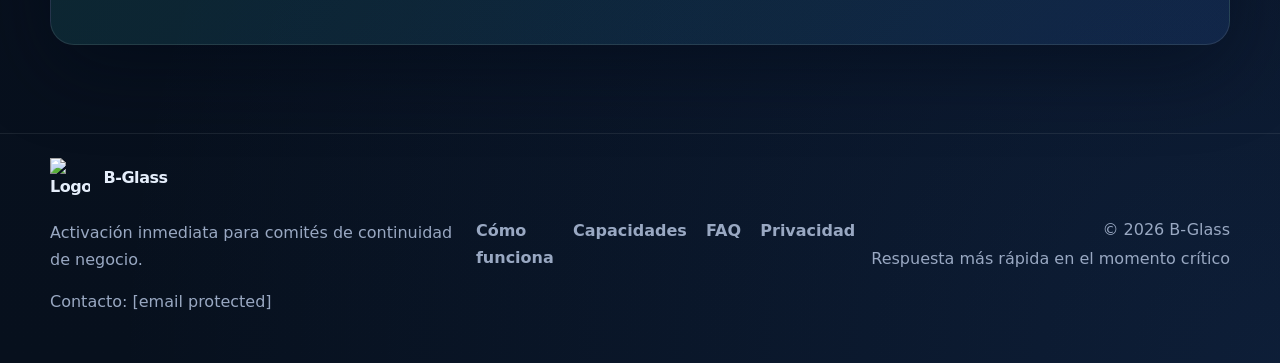
==== commit 398fee29: "Add files via upload" ====
--- a/index.html
+++ b/index.html
@@ -15,16 +15,10 @@
       content="La gente correcta, notificada a tiempo, para tomar decisiones."
     />
     <meta property="og:type" content="website" />
-    <meta property="og:image" content="assets/og-card.svg" />
+    <meta property="og:image" content="https://madeprat.github.io/bglass-web/assets/og-card.svg" />
     <meta property="og:locale" content="es_ES" />
     <link rel="icon" type="image/svg+xml" href="assets/favicon.svg" />
     <link rel="manifest" href="site.webmanifest" />
-    <link rel="preconnect" href="https://fonts.googleapis.com" />
-    <link rel="preconnect" href="https://fonts.gstatic.com" crossorigin />
-    <link
-      href="https://fonts.googleapis.com/css2?family=Inter:wght@400;500;600;700;800&display=swap"
-      rel="stylesheet"
-    />
     <link rel="stylesheet" href="styles.css" />
   </head>
   <body>
@@ -49,7 +43,7 @@
           <a href="#capacidades">Capacidades</a>
           <a href="#escenarios">Escenarios</a>
           <a href="#faq">FAQ</a>
-          <a class="btn btn-sm btn-outline" href="#contacto">Solicitar demo</a>
+          <a class="btn btn-sm btn-outline" href="/cdn-cgi/l/email-protection#bbd3dec295d9dcd7dac8c8fbdcd6dad2d795d8d4d684c8ced9d1ded8cf86e8d4d7d2d8d2cfcedf9e898bdfde9e898bdfded6d49e898bf996fcd7dac8c8">Solicitar demo</a>
         </nav>
       </div>
     </header>
@@ -65,7 +59,7 @@
             </p>
 
             <div class="hero-actions">
-              <a class="btn btn-primary" href="#contacto">Solicitar demo</a>
+              <a class="btn btn-primary" href="/cdn-cgi/l/email-protection#630b061a4d01040f02101023040e020a0f4d000c0e5c101601090600175e300c0f0a000a171607465153070646515307060e0c465153214e240f021010">Solicitar demo</a>
               <a class="btn btn-secondary" href="#como-funciona">Ver flujo en 4 pasos</a>
             </div>
 
@@ -244,7 +238,7 @@
             <p>
               En una crisis real, el problema no suele ser la falta de documentos, sino tardar demasiado en movilizar a quienes deben decidir. B-Glass se centra justo en ese punto de fricción.
             </p>
-            <a class="text-link" href="#contacto">Solicitar una demo de B-Glass →</a>
+            <a class="text-link" href="/cdn-cgi/l/email-protection#462e233f6824212a27353506212b272f2a6825292b793533242c2325327b15292a2f252f323322637476222363747622232b29637476046b012a273535">Solicitar una demo de B-Glass →</a>
           </div>
         </div>
       </section>
@@ -253,25 +247,25 @@
         <div class="container">
           <div class="section-head">
             <span class="eyebrow">FAQ</span>
-            <h2>Preguntas frecuentes para una primera conversación comercial</h2>
+            <h2>Preguntas frecuentes sobre B-Glass</h2>
           </div>
 
           <div class="faq-list">
             <details class="surface" open>
               <summary>¿Para quién está pensada B-Glass?</summary>
-              <p>Para responsables de BCM y comités de continuidad que necesitan activar personas clave sin depender de procesos manuales.</p>
+              <p>Para organizaciones que necesitan activar rápidamente a su comité de continuidad o gestión de crisis cuando se produce un incidente.</p>
             </details>
             <details class="surface">
-              <summary>¿B-Glass reemplaza la gestión integral de crisis?</summary>
-              <p>No. Su foco es la activación, notificación, confirmación de disponibilidad y visibilidad del quórum.</p>
+              <summary>¿Qué problema resuelve B-Glass?</summary>
+              <p>Reduce el tiempo entre la detección de un incidente y la disponibilidad real de las personas que deben decidir, evitando llamadas, mensajes sueltos y falta de visibilidad.</p>
             </details>
             <details class="surface">
               <summary>¿Se pueden personalizar escenarios y mensajes?</summary>
-              <p>Sí. El BCM puede editar escenarios y asociar mensajes plantilla según el nivel del incidente.</p>
+              <p>Sí. El BCM puede editar escenarios, ajustar los niveles y adaptar los mensajes plantilla según el tipo de incidente.</p>
             </details>
             <details class="surface">
-              <summary>¿Qué valor aporta frente a llamadas y chats manuales?</summary>
-              <p>Reduce tiempos de respuesta, automatiza avisos y evita perder visibilidad sobre quién llegará y cuándo.</p>
+              <summary>¿Qué aporta frente a llamadas y chats manuales?</summary>
+              <p>Aporta velocidad, trazabilidad y visibilidad en tiempo real sobre quién ha sido avisado, quién puede asistir y cuándo estará disponible.</p>
             </details>
           </div>
         </div>
@@ -288,8 +282,8 @@
               </p>
             </div>
             <div class="cta-actions">
-              <a class="btn btn-primary" href="#como-funciona">Ver cómo funciona</a>
-              <a class="btn btn-secondary" href="#faq">Resolver preguntas frecuentes</a>
+              <a class="btn btn-primary" href="/cdn-cgi/l/email-protection#6e060b17400c09020f1d1d2e09030f0702400d0103511d1b0c040b0d1a533d0102070d071a1b0a4b5c5e0a0b4b5c5e0a0b03014b5c5e2c4329020f1d1d">Escribir a <span class="__cf_email__" data-cfemail="dab2bfa3f4b8bdb6bba9a99abdb7bbb3b6f4b9b5b7">[email&#160;protected]</span></a>
+              <a class="btn btn-secondary" href="privacy.html">Ver política de privacidad</a>
             </div>
           </div>
         </div>
@@ -306,12 +300,16 @@
           <p class="footer-copy">
             Activación inmediata para comités de continuidad de negocio.
           </p>
+          <p class="footer-copy">
+            Contacto: <a href="/cdn-cgi/l/email-protection#fd959884d39f9a919c8e8ebd9a909c9491d39e9290"><span class="__cf_email__" data-cfemail="fd959884d39f9a919c8e8ebd9a909c9491d39e9290">[email&#160;protected]</span></a>
+          </p>
         </div>
 
         <div class="footer-links">
           <a href="#como-funciona">Cómo funciona</a>
           <a href="#capacidades">Capacidades</a>
           <a href="#faq">FAQ</a>
+          <a href="privacy.html">Privacidad</a>
         </div>
 
         <div class="footer-meta">
@@ -321,6 +319,6 @@
       </div>
     </footer>
 
-    <script src="script.js"></script>
+    <script data-cfasync="false" src="/cdn-cgi/scripts/5c5dd728/cloudflare-static/email-decode.min.js"></script><script src="script.js"></script>
   </body>
-</html>
+</html>
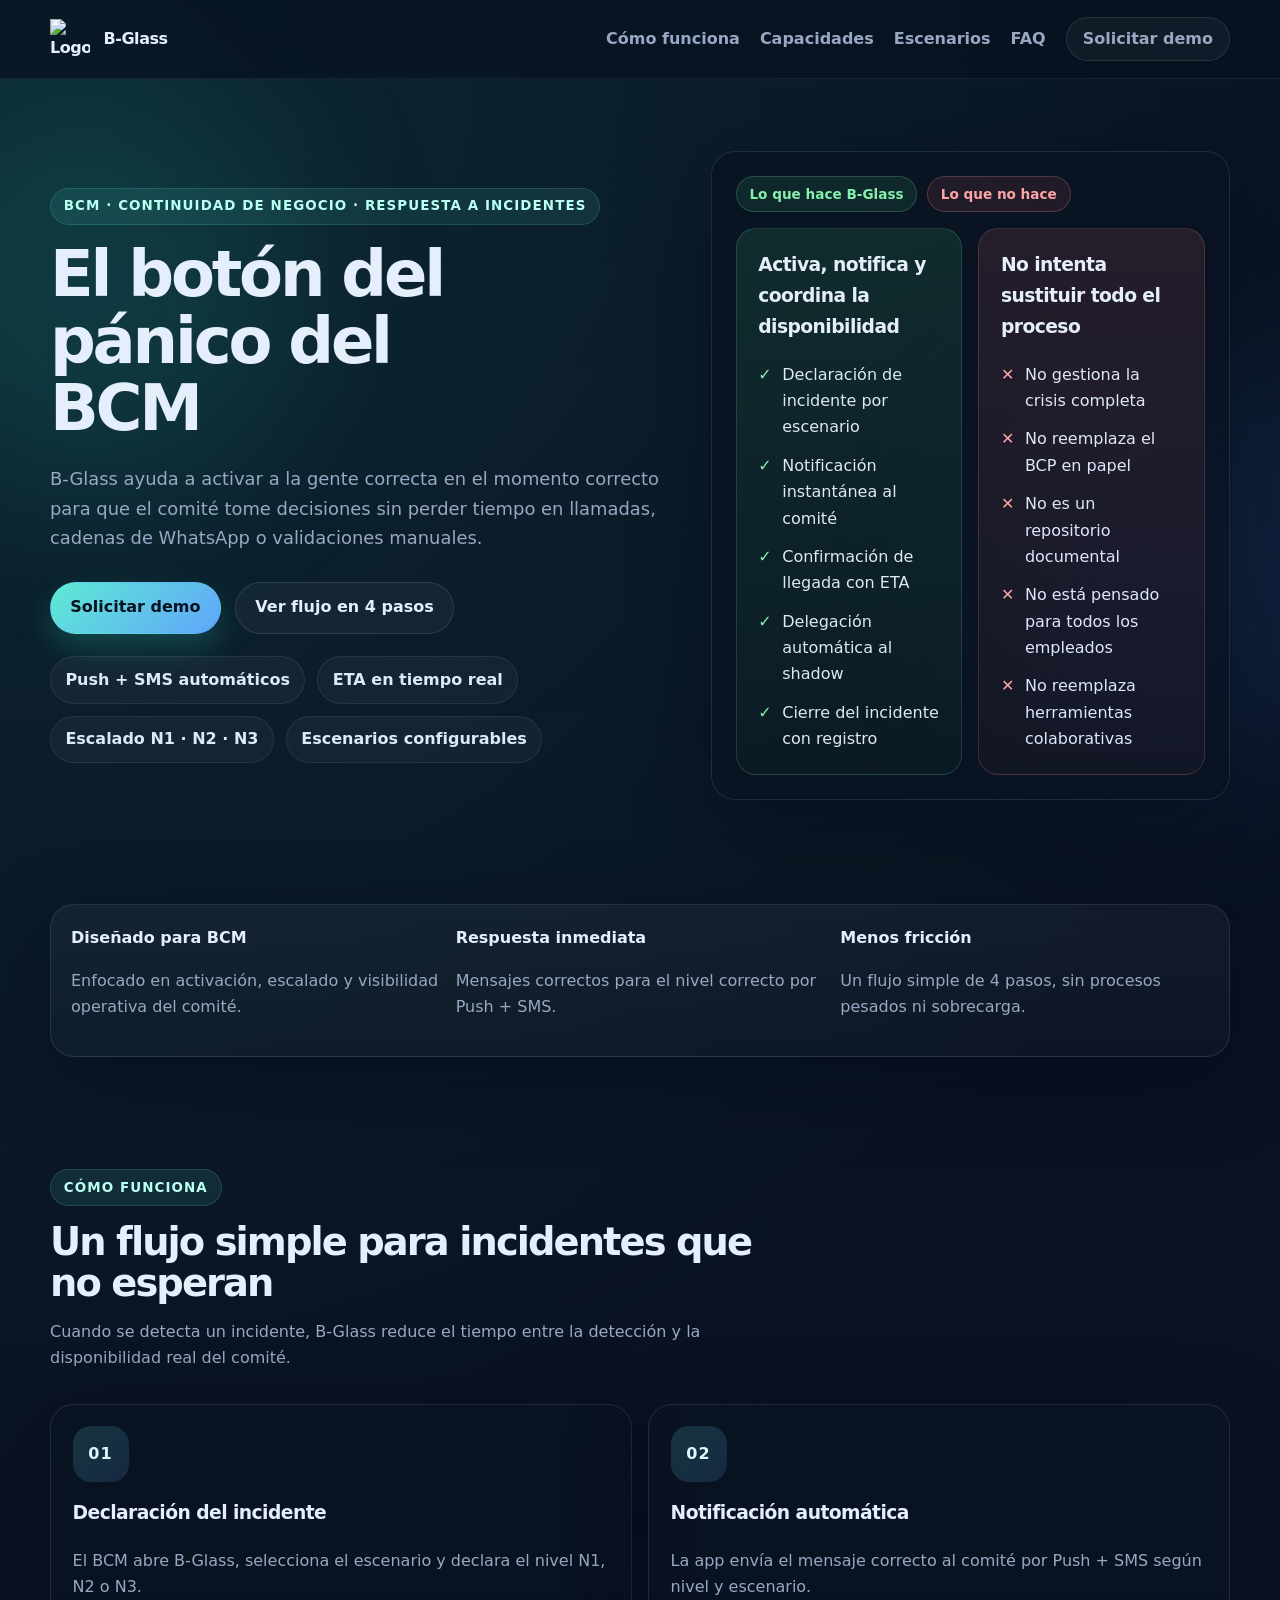
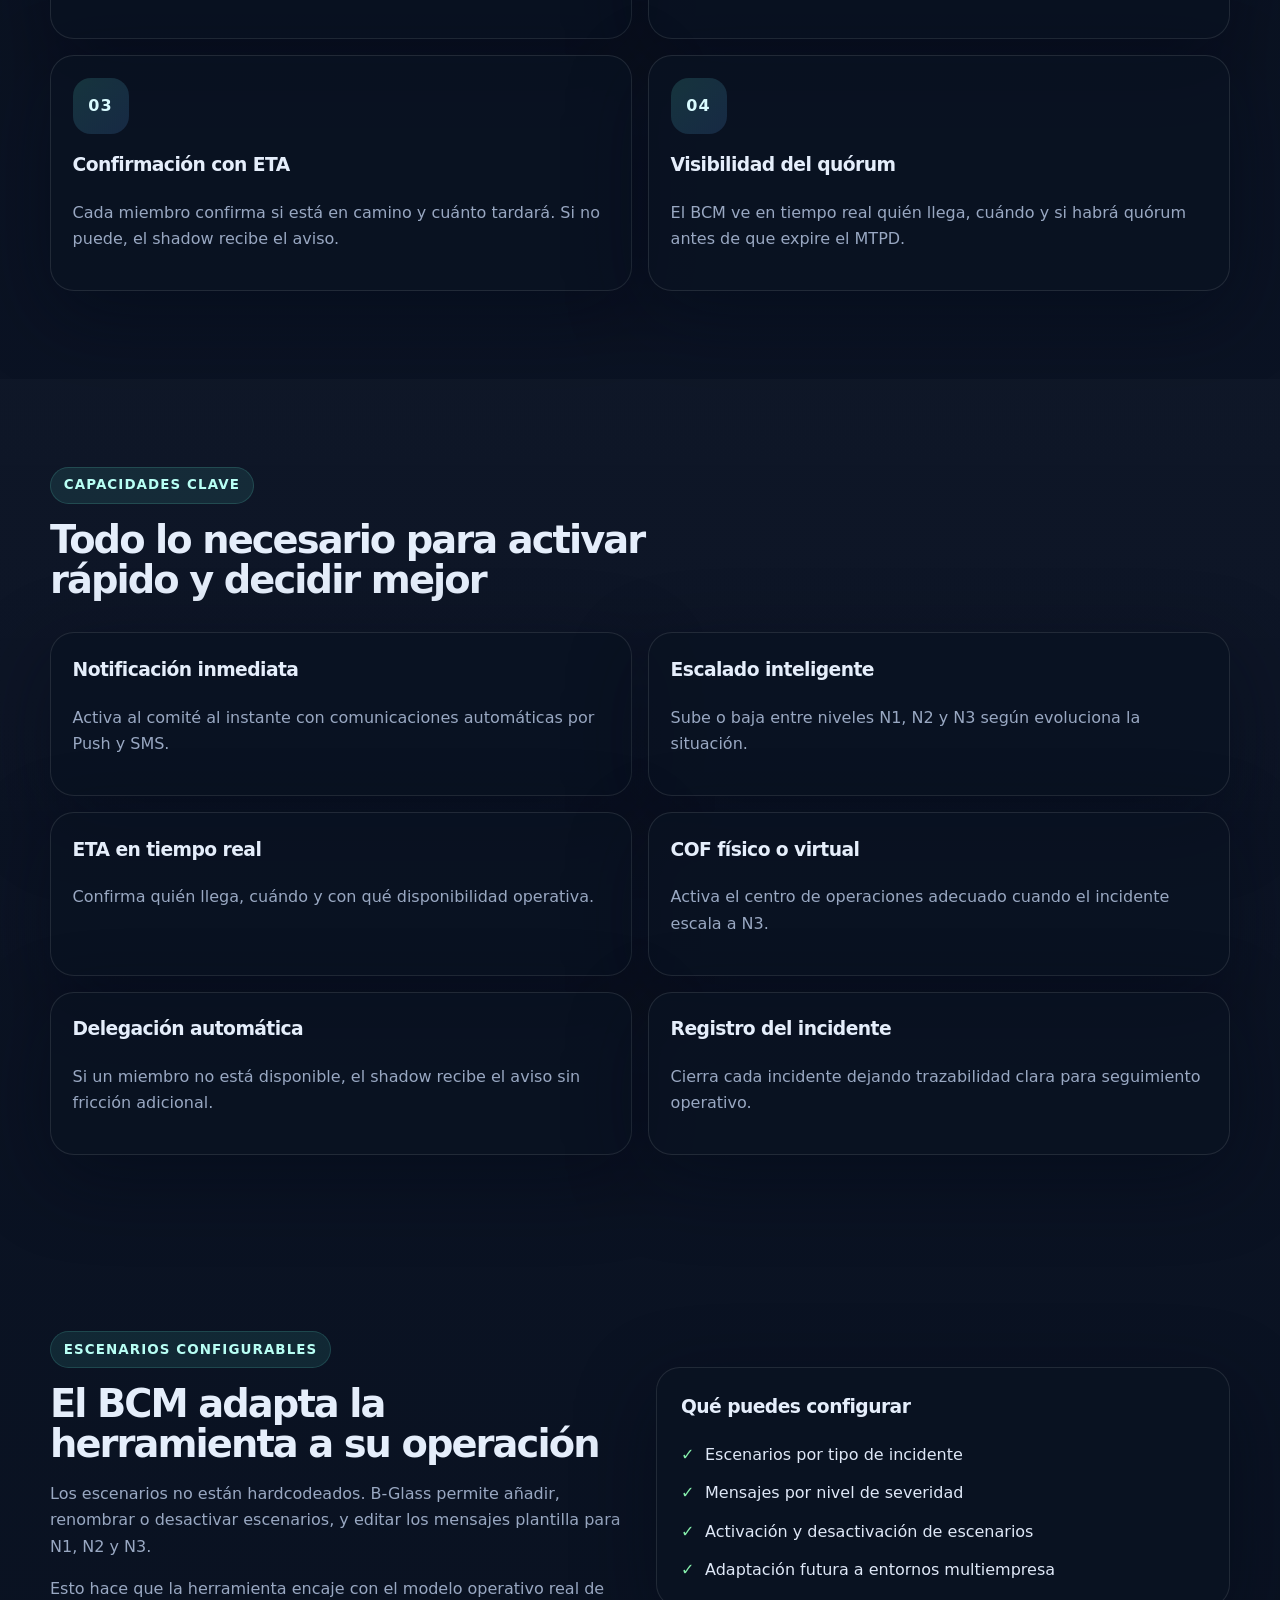
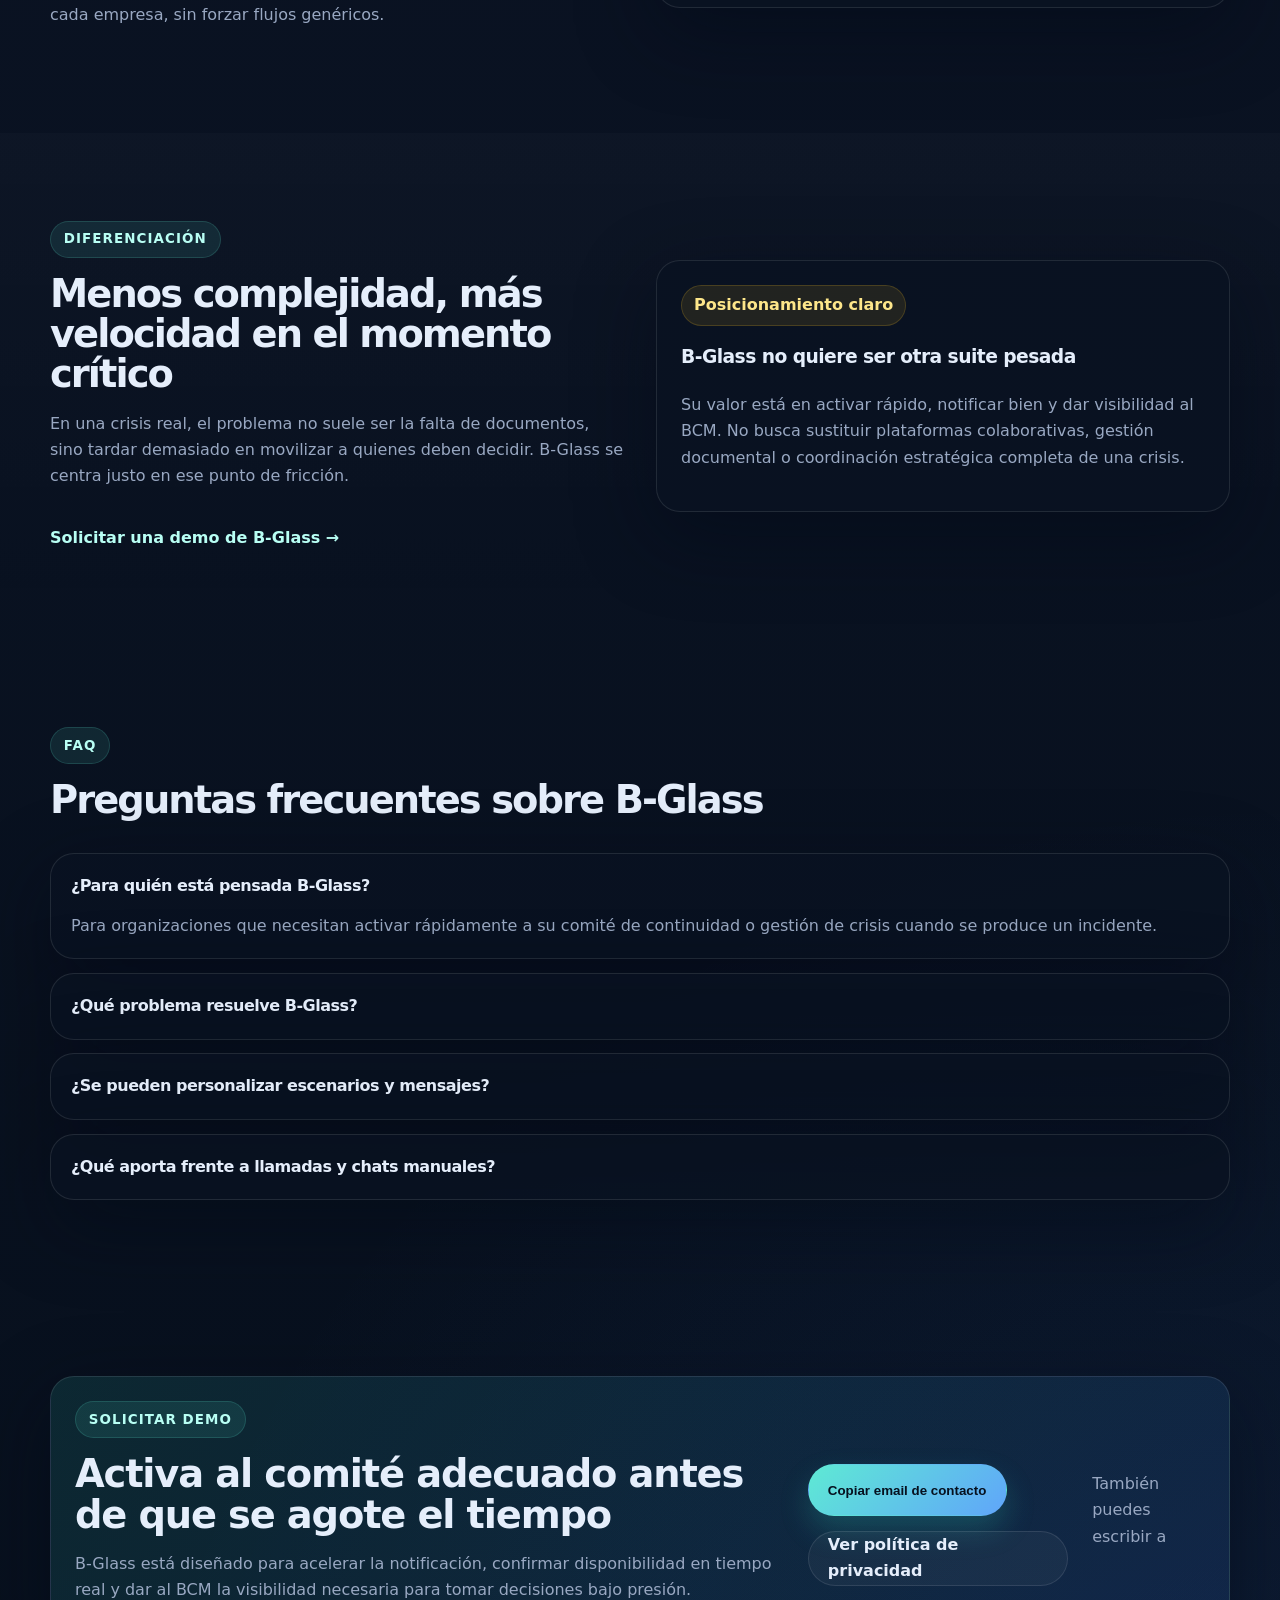
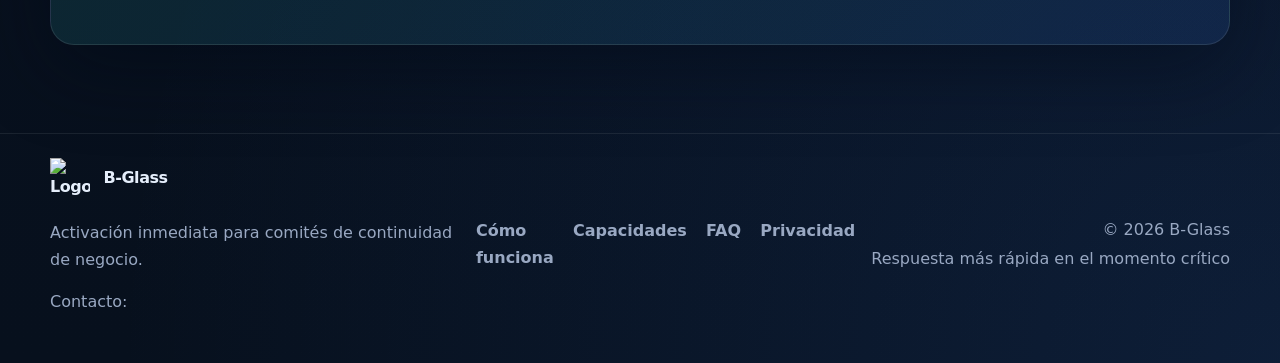
==== commit 7973c568: "Update index.html" ====
--- a/index.html
+++ b/index.html
@@ -43,7 +43,7 @@
           <a href="#capacidades">Capacidades</a>
           <a href="#escenarios">Escenarios</a>
           <a href="#faq">FAQ</a>
-          <a class="btn btn-sm btn-outline" href="/cdn-cgi/l/email-protection#bbd3dec295d9dcd7dac8c8fbdcd6dad2d795d8d4d684c8ced9d1ded8cf86e8d4d7d2d8d2cfcedf9e898bdfde9e898bdfded6d49e898bf996fcd7dac8c8">Solicitar demo</a>
+          <a class="btn btn-sm btn-outline" href="#contacto">Solicitar demo</a>
         </nav>
       </div>
     </header>
@@ -59,7 +59,7 @@
             </p>
 
             <div class="hero-actions">
-              <a class="btn btn-primary" href="/cdn-cgi/l/email-protection#630b061a4d01040f02101023040e020a0f4d000c0e5c101601090600175e300c0f0a000a171607465153070646515307060e0c465153214e240f021010">Solicitar demo</a>
+              <a class="btn btn-primary" href="#contacto">Solicitar demo</a>
               <a class="btn btn-secondary" href="#como-funciona">Ver flujo en 4 pasos</a>
             </div>
 
@@ -238,7 +238,7 @@
             <p>
               En una crisis real, el problema no suele ser la falta de documentos, sino tardar demasiado en movilizar a quienes deben decidir. B-Glass se centra justo en ese punto de fricción.
             </p>
-            <a class="text-link" href="/cdn-cgi/l/email-protection#462e233f6824212a27353506212b272f2a6825292b793533242c2325327b15292a2f252f323322637476222363747622232b29637476046b012a273535">Solicitar una demo de B-Glass →</a>
+            <a class="text-link" href="#contacto">Solicitar una demo de B-Glass →</a>
           </div>
         </div>
       </section>
@@ -282,9 +282,12 @@
               </p>
             </div>
             <div class="cta-actions">
-              <a class="btn btn-primary" href="/cdn-cgi/l/email-protection#6e060b17400c09020f1d1d2e09030f0702400d0103511d1b0c040b0d1a533d0102070d071a1b0a4b5c5e0a0b4b5c5e0a0b03014b5c5e2c4329020f1d1d">Escribir a <span class="__cf_email__" data-cfemail="dab2bfa3f4b8bdb6bba9a99abdb7bbb3b6f4b9b5b7">[email&#160;protected]</span></a>
+              <button class="btn btn-primary copy-email-btn" type="button" data-user="hey.bglass" data-domain="gmail.com">Copiar email de contacto</button>
               <a class="btn btn-secondary" href="privacy.html">Ver política de privacidad</a>
             </div>
+            <p class="contact-note">
+              También puedes escribir a <span class="email-display" data-user="hey.bglass" data-domain="gmail.com"></span>
+            </p>
           </div>
         </div>
       </section>
@@ -301,7 +304,7 @@
             Activación inmediata para comités de continuidad de negocio.
           </p>
           <p class="footer-copy">
-            Contacto: <a href="/cdn-cgi/l/email-protection#fd959884d39f9a919c8e8ebd9a909c9491d39e9290"><span class="__cf_email__" data-cfemail="fd959884d39f9a919c8e8ebd9a909c9491d39e9290">[email&#160;protected]</span></a>
+            Contacto: <span class="email-display" data-user="hey.bglass" data-domain="gmail.com"></span>
           </p>
         </div>
 
@@ -319,6 +322,6 @@
       </div>
     </footer>
 
-    <script data-cfasync="false" src="/cdn-cgi/scripts/5c5dd728/cloudflare-static/email-decode.min.js"></script><script src="script.js"></script>
+    <script src="script.js"></script>
   </body>
-</html>+</html>
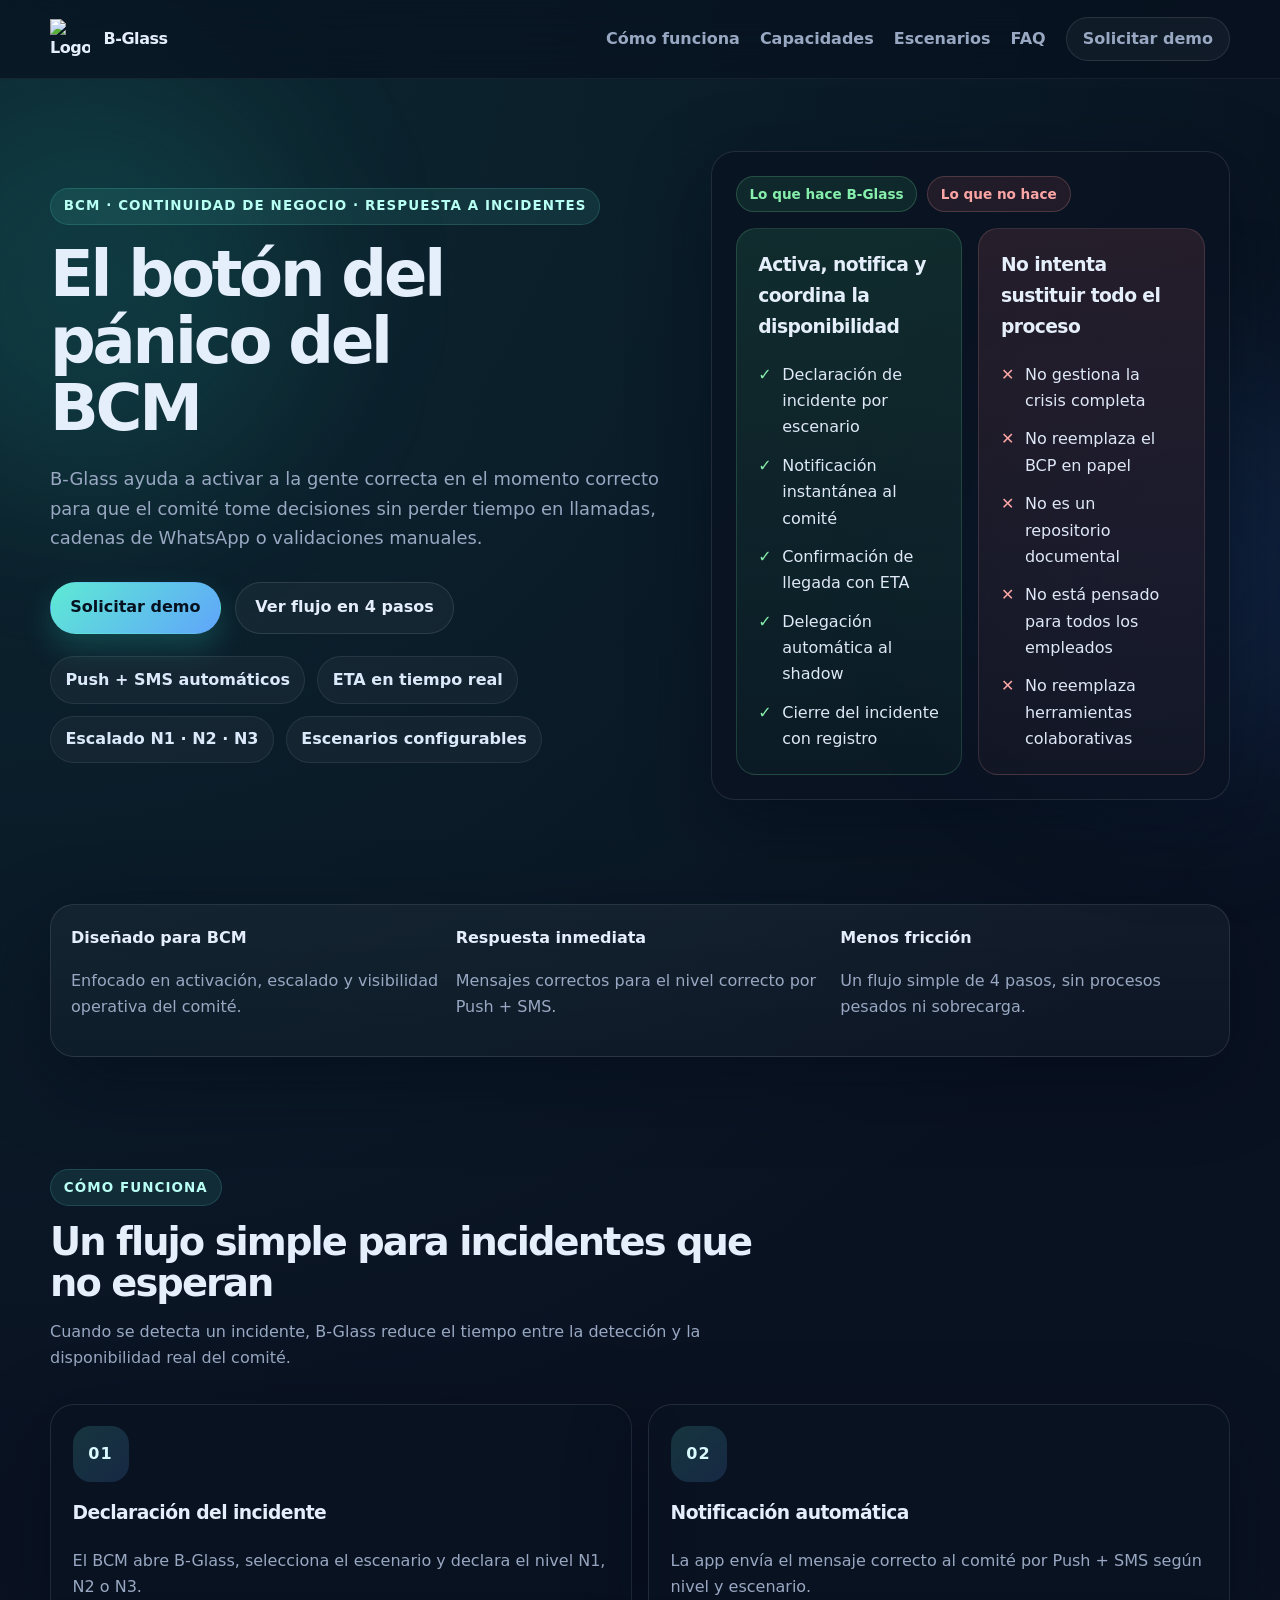
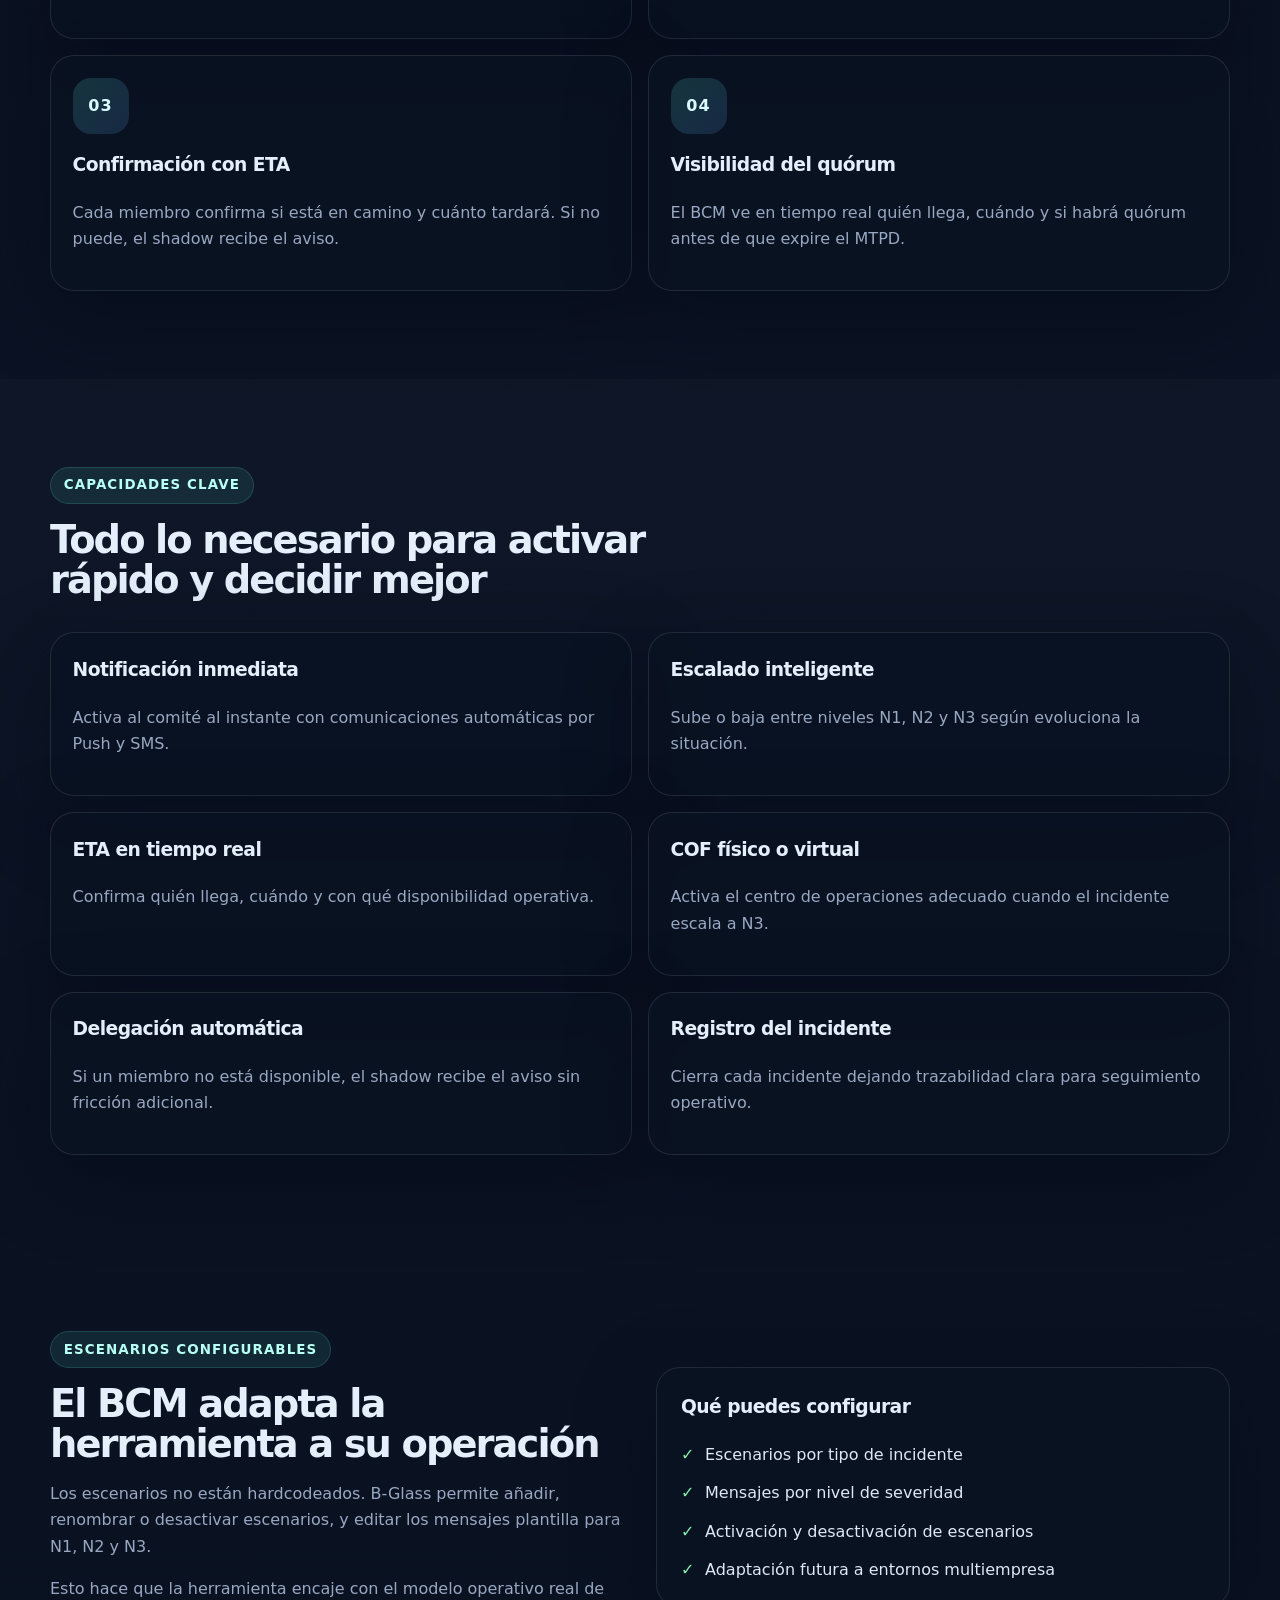
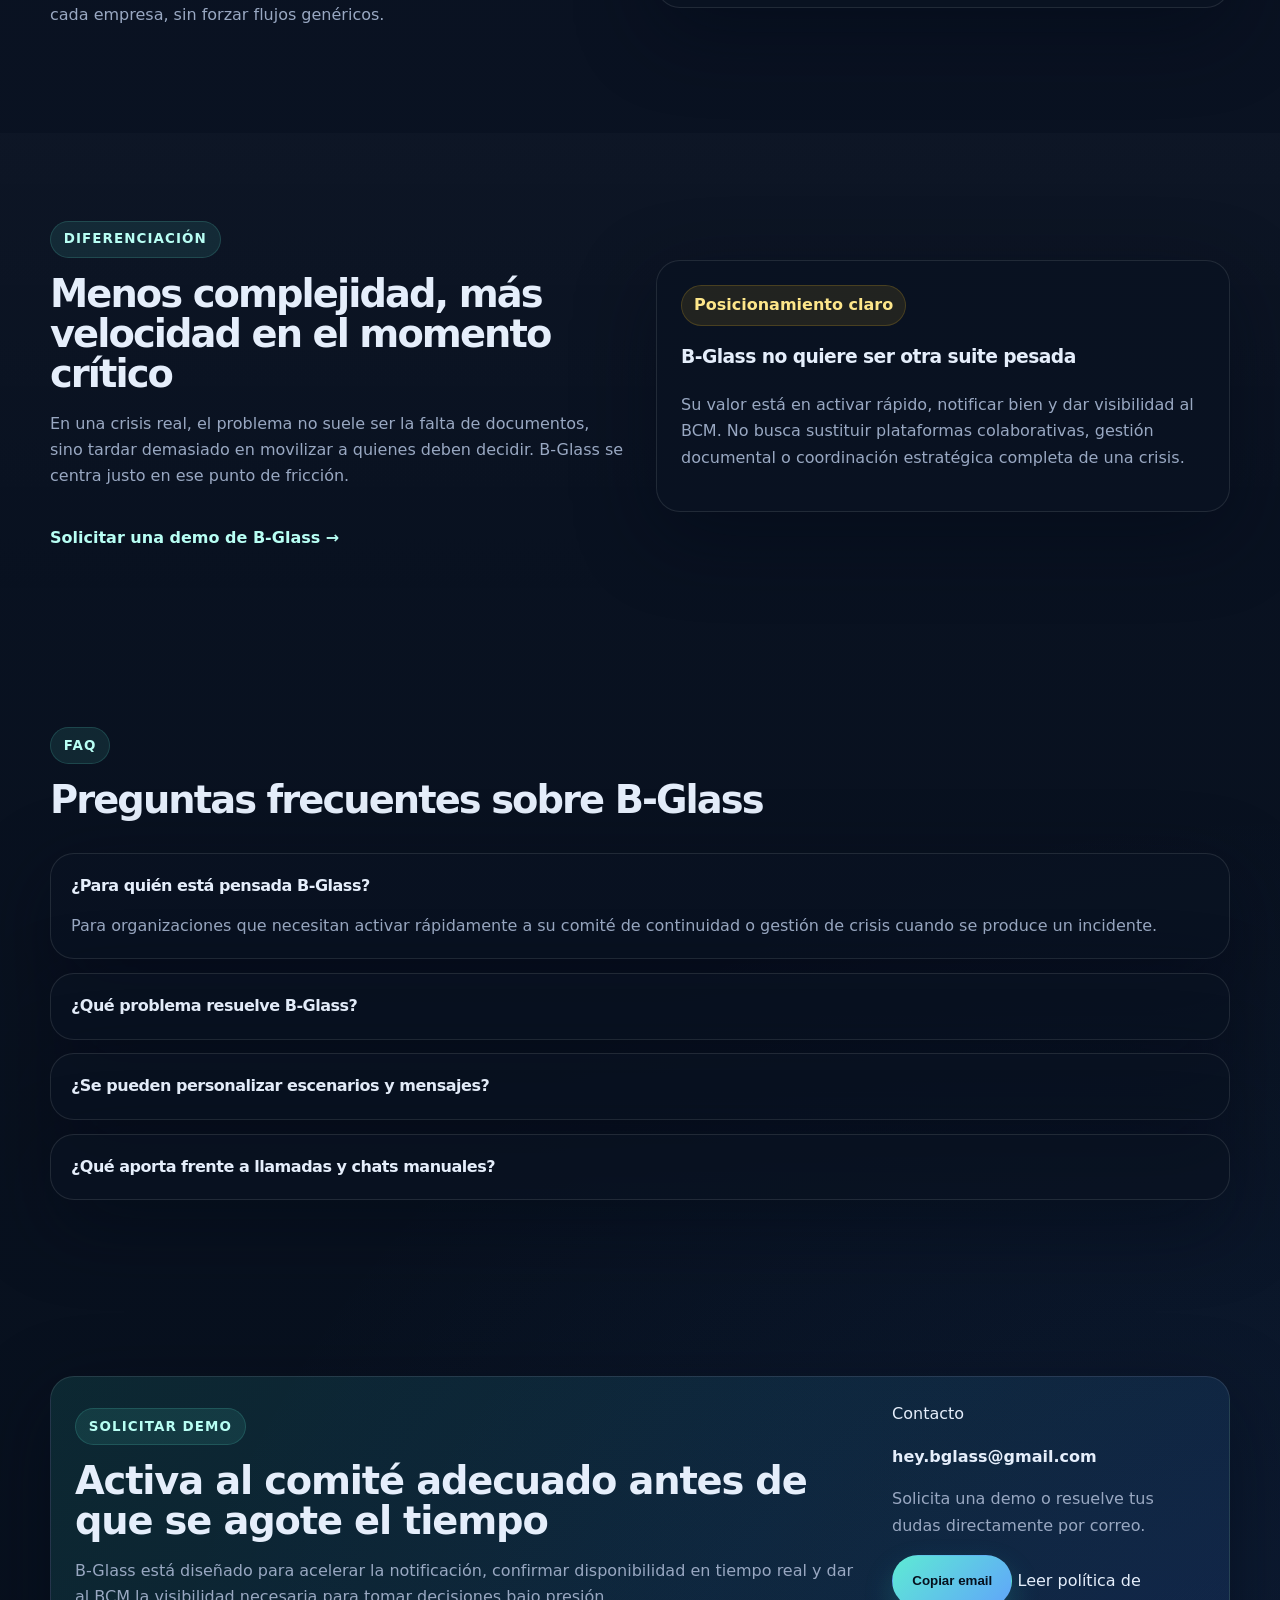
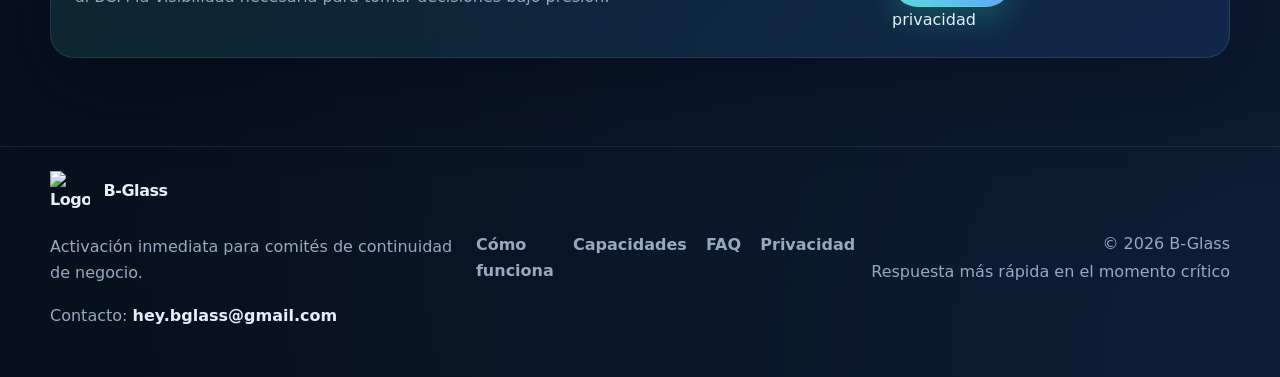
==== commit 3398cd15: "Update index.html" ====
--- a/index.html
+++ b/index.html
@@ -273,21 +273,28 @@
 
       <section class="section" id="contacto">
         <div class="container">
-          <div class="cta-panel surface">
-            <div>
+          <div class="cta-panel surface cta-panel-contact">
+            <div class="cta-copy">
               <span class="eyebrow">Solicitar demo</span>
               <h2>Activa al comité adecuado antes de que se agote el tiempo</h2>
               <p>
                 B-Glass está diseñado para acelerar la notificación, confirmar disponibilidad en tiempo real y dar al BCM la visibilidad necesaria para tomar decisiones bajo presión.
               </p>
             </div>
-            <div class="cta-actions">
-              <button class="btn btn-primary copy-email-btn" type="button" data-user="hey.bglass" data-domain="gmail.com">Copiar email de contacto</button>
-              <a class="btn btn-secondary" href="privacy.html">Ver política de privacidad</a>
-            </div>
-            <p class="contact-note">
-              También puedes escribir a <span class="email-display" data-user="hey.bglass" data-domain="gmail.com"></span>
-            </p>
+
+            <aside class="contact-card" aria-label="Información de contacto">
+              <span class="contact-label">Contacto</span>
+              <p class="contact-email">
+                <span class="email-display" data-user="hey.bglass" data-domain="gmail.com"></span>
+              </p>
+              <p class="contact-helper">
+                Solicita una demo o resuelve tus dudas directamente por correo.
+              </p>
+              <div class="contact-actions">
+                <button class="btn btn-primary copy-email-btn" type="button" data-user="hey.bglass" data-domain="gmail.com">Copiar email</button>
+                <a class="contact-link-inline" href="privacy.html">Leer política de privacidad</a>
+              </div>
+            </aside>
           </div>
         </div>
       </section>
--- a/styles.css
+++ b/styles.css
@@ -203,6 +203,17 @@
   margin-top: 1.8rem;
 }
 
+.contact-note {
+  margin: 1rem 0 0;
+  color: var(--muted);
+}
+
+.email-display {
+  color: var(--text);
+  font-weight: 700;
+  word-break: break-word;
+}
+
 .btn {
   display: inline-flex;
   align-items: center;
@@ -212,6 +223,7 @@
   border-radius: 999px;
   border: 1px solid transparent;
   font-weight: 700;
+  cursor: pointer;
   transition: transform 0.2s ease, box-shadow 0.2s ease, border-color 0.2s ease, background 0.2s ease;
 }
 
